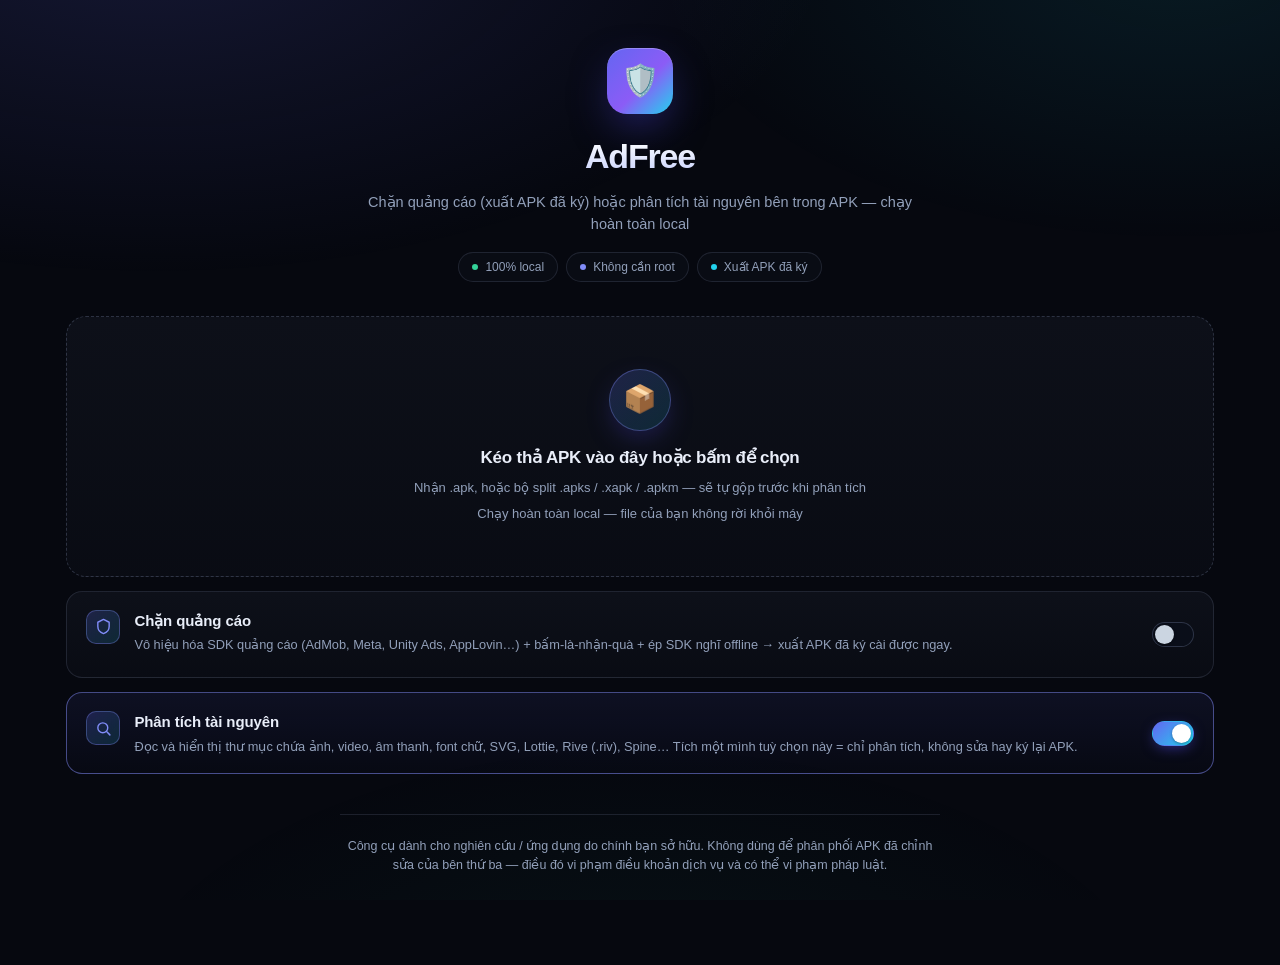
==== adfree/static/index.html @ a704efda "feat: init project" ====
<!doctype html>
<html lang="vi">
<head>
<meta charset="utf-8">
<meta name="viewport" content="width=device-width, initial-scale=1">
<meta name="color-scheme" content="dark">
<title>AdFree — Xóa quảng cáo APK</title>
<style>
  :root {
    --bg: #06080f; --inset: #0a0e19;
    --panel: rgba(148, 163, 199, .055); --panel2: rgba(148, 163, 199, .028);
    --border: rgba(148, 163, 199, .16); --border2: rgba(148, 163, 199, .26);
    --text: #e9eef9; --muted: #92a0ba;
    --accent: #818cf8; --accent-deep: #6366f1; --cyan: #22d3ee;
    --ok: #34d399; --err: #fb7185; --warn: #fbbf24;
  }
  * { box-sizing: border-box; }
  ::selection { background: rgba(99, 102, 241, .45); }
  html { scrollbar-color: #2a3247 transparent; }
  ::-webkit-scrollbar { width: 10px; height: 10px; }
  ::-webkit-scrollbar-thumb { background: #252d42; border-radius: 6px; border: 2px solid transparent; background-clip: content-box; }
  ::-webkit-scrollbar-thumb:hover { background: #333d5a; background-clip: content-box; }
  ::-webkit-scrollbar-track { background: transparent; }

  body {
    margin: 0; min-height: 100vh; background: var(--bg); color: var(--text);
    font: 15px/1.55 -apple-system, "SF Pro Text", "Segoe UI", Roboto, "Helvetica Neue", sans-serif;
    -webkit-font-smoothing: antialiased;
  }
  body::before {
    content: ""; position: fixed; inset: 0; z-index: -1; pointer-events: none;
    background:
      radial-gradient(1100px 560px at 12% -8%, rgba(99, 102, 241, .16), transparent 62%),
      radial-gradient(900px 480px at 92% -4%, rgba(34, 211, 238, .09), transparent 58%),
      radial-gradient(900px 520px at 50% 118%, rgba(52, 211, 153, .06), transparent 62%);
  }

  .wrap { max-width: min(1600px, 94vw); margin: 0 auto; padding: 48px 28px 90px; }

  /* ============ header ============ */
  header { text-align: center; margin-bottom: 34px; }
  .logo {
    width: 66px; height: 66px; margin: 0 auto 16px; border-radius: 20px;
    display: flex; align-items: center; justify-content: center; font-size: 31px;
    background: linear-gradient(135deg, #6366f1, #8b5cf6 55%, #22d3ee);
    box-shadow: 0 16px 44px -10px rgba(79, 70, 229, .55), inset 0 1px 0 rgba(255, 255, 255, .25);
  }
  h1 {
    font-size: 34px; margin: 0; letter-spacing: -1.2px; font-weight: 800;
    background: linear-gradient(180deg, #f8faff 25%, #a5b4fc 130%);
    -webkit-background-clip: text; background-clip: text; color: transparent;
  }
  header p { color: var(--muted); margin: 8px auto 0; font-size: 14.5px; max-width: 560px; }
  .badges { display: flex; gap: 8px; justify-content: center; margin-top: 16px; flex-wrap: wrap; }
  .badge {
    display: inline-flex; align-items: center; gap: 7px;
    font-size: 12px; font-weight: 500; padding: 5px 13px; border-radius: 999px;
    border: 1px solid var(--border); background: var(--panel2); color: var(--muted);
  }
  .badge i { width: 6px; height: 6px; border-radius: 50%; flex: none; }

  /* ============ drop zone ============ */
  .drop {
    border: 1.5px dashed var(--border2); border-radius: 20px;
    background: linear-gradient(180deg, var(--panel), var(--panel2));
    padding: 52px 24px; text-align: center; cursor: pointer; transition: .18s ease;
  }
  .drop:hover, .drop.over {
    border-color: rgba(129, 140, 248, .75);
    background: linear-gradient(180deg, rgba(99, 102, 241, .1), rgba(34, 211, 238, .04));
    box-shadow: 0 0 0 5px rgba(99, 102, 241, .07), 0 24px 70px -24px rgba(79, 70, 229, .45);
    transform: translateY(-1px);
  }
  .drop-icon {
    width: 62px; height: 62px; margin: 0 auto 14px; border-radius: 50%;
    display: flex; align-items: center; justify-content: center; font-size: 27px;
    background: linear-gradient(135deg, rgba(99, 102, 241, .22), rgba(34, 211, 238, .14));
    border: 1px solid rgba(129, 140, 248, .35);
    box-shadow: 0 10px 30px -8px rgba(79, 70, 229, .4);
  }
  .drop strong { display: block; margin-top: 2px; font-size: 17px; letter-spacing: -.2px; }
  .drop small { color: var(--muted); display: block; margin-top: 6px; font-size: 13px; }

  /* ============ option cards ============ */
  .opt {
    display: flex; gap: 14px; align-items: flex-start; margin-top: 14px; cursor: pointer;
    background: linear-gradient(180deg, var(--panel), var(--panel2));
    border: 1px solid var(--border); border-radius: 16px; padding: 17px 19px;
    transition: .15s ease;
  }
  .opt:hover { border-color: var(--border2); background: var(--panel); }
  .opt.on {
    border-color: rgba(129, 140, 248, .5);
    background: linear-gradient(180deg, rgba(99, 102, 241, .09), rgba(99, 102, 241, .02));
  }
  .opt-text { flex: 1; min-width: 0; }
  .switch { position: relative; flex: none; align-self: center; margin-left: auto; cursor: pointer; }
  .switch input {
    position: absolute; opacity: 0; width: 1px; height: 1px; margin: -1px; pointer-events: none;
  }
  .switch-track {
    display: block; width: 42px; height: 25px; border-radius: 999px;
    background: var(--inset); border: 1.5px solid var(--border2);
    transition: .18s ease; position: relative;
  }
  .switch-thumb {
    position: absolute; top: 2px; left: 2px; width: 19px; height: 19px; border-radius: 50%;
    background: #cbd5e1; transition: .18s ease; box-shadow: 0 1px 3px rgba(0, 0, 0, .35);
  }
  .switch input:checked + .switch-track {
    background: linear-gradient(135deg, #6366f1, #22d3ee); border-color: transparent;
    box-shadow: 0 4px 14px -3px rgba(79, 70, 229, .6);
  }
  .switch input:checked + .switch-track .switch-thumb { transform: translateX(17px); background: #fff; }
  .opt strong { display: block; font-size: 15px; letter-spacing: -.1px; }
  .opt small { color: var(--muted); font-size: 12.8px; line-height: 1.5; display: block; margin-top: 3px; }
  .opt-icon {
    width: 34px; height: 34px; flex: none; margin-top: 1px;
    display: flex; align-items: center; justify-content: center; border-radius: 10px;
    background: linear-gradient(135deg, rgba(99, 102, 241, .22), rgba(34, 211, 238, .14));
    border: 1px solid rgba(129, 140, 248, .35); color: var(--accent);
  }
  .opt-icon svg { width: 17px; height: 17px; }

  /* ============ cards ============ */
  .card {
    background: linear-gradient(180deg, var(--panel), var(--panel2));
    border: 1px solid var(--border); border-radius: 18px;
    padding: 24px 26px; margin-top: 22px;
    box-shadow: 0 24px 70px -34px rgba(0, 0, 0, .65);
  }
  .card > h2, .sec-title {
    display: flex; align-items: center; gap: 9px;
    font-size: 15.5px; margin: 0 0 16px; letter-spacing: -.2px; font-weight: 700;
  }
  .sec-title::before {
    content: ""; width: 8px; height: 8px; border-radius: 3px; flex: none;
    background: linear-gradient(135deg, #6366f1, #22d3ee);
  }

  /* ============ steps + progress ============ */
  .steps { display: flex; gap: 7px; flex-wrap: wrap; }
  .step {
    flex: 1; min-width: 96px; padding: 9px 10px; border-radius: 999px;
    background: var(--inset); border: 1px solid var(--border);
    text-align: center; font-size: 12.3px; font-weight: 500; color: var(--muted);
    transition: .2s ease; white-space: nowrap;
  }
  .step.active {
    border-color: rgba(129, 140, 248, .6); color: var(--text);
    background: rgba(99, 102, 241, .13);
    box-shadow: 0 0 0 3px rgba(99, 102, 241, .08);
  }
  .step.active::before {
    content: ""; display: inline-block; width: 6px; height: 6px; border-radius: 50%;
    background: var(--accent); margin-right: 7px; vertical-align: 1px;
    animation: pulse 1.2s ease-in-out infinite;
  }
  .step.done { border-color: rgba(52, 211, 153, .45); color: var(--ok); background: rgba(52, 211, 153, .07); }
  .step.done::before { content: "✓"; margin-right: 5px; font-weight: 700; }
  .step.fail { border-color: rgba(251, 113, 133, .55); color: var(--err); background: rgba(251, 113, 133, .08); }
  .step.fail::before { content: "✕"; margin-right: 5px; font-weight: 700; }
  @keyframes pulse { 0%, 100% { opacity: 1; } 50% { opacity: .25; } }

  .bar {
    height: 8px; background: var(--inset); border: 1px solid var(--border);
    border-radius: 99px; margin-top: 16px; overflow: hidden;
  }
  .bar i {
    display: block; height: 100%; width: 0; border-radius: 99px;
    background: linear-gradient(90deg, #6366f1, #8b5cf6 55%, #22d3ee);
    box-shadow: 0 0 14px rgba(99, 102, 241, .6);
    transition: width .4s ease;
  }
  .status-line { margin-top: 13px; font-size: 13.5px; color: var(--muted); min-height: 20px; }
  .status-line b { color: var(--text); }
  .err-box {
    background: rgba(251, 113, 133, .08); border: 1px solid rgba(251, 113, 133, .4);
    color: #fecdd3; border-radius: 12px; padding: 13px 15px; margin-top: 14px;
    font-size: 13px; white-space: pre-wrap;
  }

  /* ============ report ============ */
  table { width: 100%; border-collapse: collapse; font-size: 13.5px; }
  th, td { text-align: left; padding: 10px 12px; border-bottom: 1px solid var(--border); vertical-align: top; }
  th {
    color: var(--muted); font-weight: 600; font-size: 11.5px;
    text-transform: uppercase; letter-spacing: .7px;
  }
  tbody tr:last-child td { border-bottom: 0; }
  tbody tr { transition: background .12s; }
  tbody tr:hover { background: rgba(148, 163, 199, .045); }

  .tag {
    display: inline-block; padding: 3px 11px; border-radius: 999px; font-size: 12px;
    background: rgba(129, 140, 248, .1); border: 1px solid rgba(129, 140, 248, .25);
    color: #a5b4fc; margin: 2px 4px 2px 0; font-family: ui-monospace, SFMono-Regular, Menlo, monospace;
  }
  .tag.removed {
    background: rgba(52, 211, 153, .08); border-color: rgba(52, 211, 153, .28); color: #6ee7b7;
  }

  .kpi { display: flex; gap: 12px; flex-wrap: wrap; margin-bottom: 18px; }
  .kpi > div {
    flex: 1; min-width: 140px; padding: 15px 17px;
    background: var(--inset); border: 1px solid var(--border); border-radius: 14px;
  }
  .kpi b {
    font-size: 26px; font-weight: 800; display: block; letter-spacing: -.8px; line-height: 1.2;
    background: linear-gradient(120deg, #f8faff 20%, #a5b4fc);
    -webkit-background-clip: text; background-clip: text; color: transparent;
  }
  .kpi span { color: var(--muted); font-size: 12.3px; }

  /* ============ buttons ============ */
  .btn {
    display: inline-block; border: 0; cursor: pointer; text-decoration: none;
    background: linear-gradient(135deg, #6366f1, #4f7ef7 50%, #22d3ee);
    color: #fff; padding: 13px 28px; border-radius: 12px;
    font-size: 15px; font-weight: 600; letter-spacing: -.1px; margin-top: 8px;
    box-shadow: 0 10px 30px -10px rgba(79, 70, 229, .65), inset 0 1px 0 rgba(255, 255, 255, .22);
    transition: .15s ease;
  }
  .btn:hover { filter: brightness(1.1); transform: translateY(-1px); box-shadow: 0 14px 36px -10px rgba(79, 70, 229, .75), inset 0 1px 0 rgba(255, 255, 255, .22); }
  .btn:active { transform: translateY(0); }
  .btn.ghost {
    background: transparent; border: 1px solid var(--border2); color: var(--text);
    box-shadow: none;
  }
  .btn.ghost:hover { border-color: rgba(129, 140, 248, .6); background: rgba(99, 102, 241, .07); filter: none; }

  details { margin-top: 14px; }
  summary { cursor: pointer; color: var(--muted); font-size: 13px; user-select: none; }
  summary:hover { color: var(--text); }
  pre.log {
    background: var(--inset); border: 1px solid var(--border); border-radius: 12px;
    padding: 14px; margin: 10px 0 0; font-size: 12px; line-height: 1.55;
    font-family: ui-monospace, SFMono-Regular, Menlo, monospace;
    overflow-x: auto; max-height: 300px; overflow-y: auto;
    white-space: pre-wrap; word-break: break-word;
  }
  .note {
    margin: 40px auto 0; max-width: 600px; color: var(--muted); font-size: 12.5px;
    text-align: center; padding-top: 22px; border-top: 1px solid var(--border);
  }
  .hidden { display: none !important; }
  :focus-visible { outline: 2px solid var(--accent); outline-offset: 2px; border-radius: 6px; }

  /* ============ reward / offline sections ============ */
  .subcard {
    margin-top: 18px; padding: 16px 18px;
    background: var(--inset); border: 1px solid var(--border); border-radius: 14px;
  }
  .subcard .sec-title { margin-bottom: 8px; }
  .subcard .summary { font-size: 13.5px; color: var(--muted); }
  .subcard .summary b { color: var(--text); }
  .hooks { margin-top: 10px; }
  .hooks div { font-size: 13px; padding: 6px 0; border-bottom: 1px solid var(--border); }
  .hooks div:last-child { border-bottom: 0; }
  .hooks b { color: var(--ok); }

  /* ============ asset browser ============ */
  .chips { display: flex; gap: 7px; flex-wrap: wrap; margin-top: 14px; }
  .chipbtn {
    border: 1px solid var(--border); background: var(--inset); color: var(--text);
    border-radius: 999px; padding: 5px 14px; font-size: 12.5px; cursor: pointer; transition: .13s;
  }
  .chipbtn:hover { border-color: var(--border2); background: #101627; }
  .chipbtn.on {
    background: rgba(99, 102, 241, .14); border-color: rgba(129, 140, 248, .6); color: #a5b4fc;
  }
  .chipbtn small { color: var(--muted); }

  #assetSearch {
    flex: 1; background: var(--inset); border: 1px solid var(--border); border-radius: 11px;
    color: var(--text); padding: 10px 14px; font-size: 13px; outline: none; transition: .15s;
  }
  #assetSearch:focus { border-color: rgba(129, 140, 248, .65); box-shadow: 0 0 0 3px rgba(99, 102, 241, .12); }
  #assetSearch::placeholder { color: var(--muted); }

  .tree {
    background: var(--inset); border: 1px solid var(--border); border-radius: 12px;
    padding: 7px 0; margin-top: 12px; max-height: 520px; overflow: auto;
    font-family: ui-monospace, SFMono-Regular, Menlo, monospace; font-size: 12.5px;
  }
  .trow { display: flex; align-items: center; gap: 7px; padding: 2px 12px; cursor: pointer; white-space: nowrap; transition: background .1s; }
  .trow:hover { background: rgba(129, 140, 248, .09); }
  .trow .chev { width: 11px; flex: none; text-align: center; color: var(--muted); font-size: 9px; transition: transform .12s; }
  .trow.open > .chev { transform: rotate(90deg); }
  .trow .fic {
    flex: none; font-size: 13px; width: 26px; height: 26px;
    display: flex; align-items: center; justify-content: center; overflow: hidden;
  }
  /* ô xem nhanh: ảnh/SVG/Lottie/Rive/texture hiện thu nhỏ ngay trong danh sách */
  .trow .fic.thumb {
    border-radius: 5px; border: 1px solid var(--border);
    background:
      linear-gradient(45deg, #161b28 25%, transparent 25%, transparent 75%, #161b28 75%),
      linear-gradient(45deg, #161b28 25%, #10141f 25%, #10141f 75%, #161b28 75%);
    background-size: 8px 8px; background-position: 0 0, 4px 4px;
  }
  .trow .fic.thumb > * { max-width: 100%; max-height: 100%; display: block; }
  .trow .fic.thumb svg { width: 100%; height: 100%; }
  .trow .nm { overflow: hidden; text-overflow: ellipsis; }
  .trow .sz { color: var(--muted); font-size: 11px; margin-left: auto; padding-left: 14px; flex: none; }
  .tkids[data-open="0"] { display: none; }

  /* ============ workbench: cây thư mục + xem trước kiểu VSCode ============ */
  .workbench {
    display: flex; margin-top: 14px; height: min(640px, calc(100vh - 230px)); min-height: 440px;
    border: 1px solid var(--border); border-radius: 14px; overflow: hidden;
    background: #080c15;
  }
  .wb-side {
    width: 440px; min-width: 260px; max-width: 70vw; flex: none;
    display: flex; flex-direction: column; background: #0b101c;
  }
  .wb-side-head { padding: 11px 11px 0; }
  .wb-side-head input { width: 100%; }
  .wb-side-meta {
    display: flex; justify-content: space-between; align-items: center;
    padding: 9px 14px 6px; font-size: 11px; color: var(--muted);
    text-transform: uppercase; letter-spacing: .7px;
  }
  .tree {
    flex: 1; overflow: auto; margin: 0; border: 0; border-radius: 0; background: transparent;
    padding: 2px 0 10px;
    font-family: ui-monospace, SFMono-Regular, Menlo, monospace; font-size: 12.5px;
  }
  .wb-resizer { width: 5px; flex: none; cursor: col-resize; background: transparent; transition: background .15s; }
  .wb-resizer:hover, body.resizing .wb-resizer { background: rgba(129, 140, 248, .45); }
  body.resizing { cursor: col-resize; user-select: none; -webkit-user-select: none; }
  .wb-main { flex: 1; min-width: 0; display: flex; flex-direction: column; background: #080c15; }
  .wb-tabbar {
    display: flex; align-items: center; gap: 9px; padding: 7px 12px;
    border-bottom: 1px solid var(--border); background: #0b101c; flex: none;
  }
  .wb-tab {
    display: flex; align-items: center; gap: 8px; max-width: 60%;
    padding: 6px 11px; border-radius: 8px;
    background: #151c30; border: 1px solid var(--border);
    box-shadow: inset 0 2px 0 -1px var(--accent);
    font-size: 12.8px; font-family: ui-monospace, SFMono-Regular, Menlo, monospace;
  }
  .wb-tab .nm { overflow: hidden; text-overflow: ellipsis; white-space: nowrap; }
  .wb-tab .x {
    border: 0; background: transparent; color: var(--muted); cursor: pointer;
    font-size: 13px; padding: 0 2px; border-radius: 4px; line-height: 1;
  }
  .wb-tab .x:hover { color: var(--err); background: rgba(251, 113, 133, .12); }
  .wb-tabbar .sp { flex: 1; }
  #pvSize { color: var(--muted); flex: none; font-size: 11.5px; }
  .wb-dl {
    flex: none; text-decoration: none; cursor: pointer;
    border: 1px solid var(--border2); border-radius: 8px; padding: 5px 12px;
    font-size: 12px; font-weight: 600; color: var(--text); background: var(--panel2);
  }
  .wb-dl:hover { border-color: rgba(129, 140, 248, .6); background: rgba(99, 102, 241, .1); }
  .wb-crumbs {
    padding: 6px 16px; font-size: 11.8px; color: var(--muted);
    font-family: ui-monospace, SFMono-Regular, Menlo, monospace;
    border-bottom: 1px solid var(--border); background: #0a0f1a;
    overflow: hidden; text-overflow: ellipsis; white-space: nowrap; flex: none;
  }
  #pvBody {
    flex: 1; padding: 16px; overflow: auto;
    display: flex; flex-direction: column; align-items: center; justify-content: center;
  }
  .pv-empty { text-align: center; color: var(--muted); margin: auto; }
  .pv-empty .big { font-size: 46px; display: block; margin-bottom: 12px; opacity: .85; }
  .pv-empty b { display: block; font-size: 15px; color: var(--text); margin-bottom: 6px; }
  .pv-empty small { font-size: 12.5px; }
  .checker { background: repeating-conic-gradient(#121826 0% 25%, #0b0f1a 0% 50%) 0 0 / 22px 22px; }
  .pv-msg { color: var(--muted); text-align: center; font-size: 13.5px; }
  .pv-msg .big { font-size: 46px; display: block; margin-bottom: 8px; }
  .trow.sel { background: rgba(99, 102, 241, .16); box-shadow: inset 2px 0 0 var(--accent); }

  /* ============ khối công nghệ ============ */
  .tech-plat { display: flex; flex-wrap: wrap; gap: 10px; margin-bottom: 16px; }
  .tech-plat .p {
    display: flex; align-items: center; gap: 11px; padding: 12px 16px;
    border-radius: 14px; border: 1px solid rgba(129, 140, 248, .4);
    background: linear-gradient(180deg, rgba(99, 102, 241, .12), rgba(99, 102, 241, .03));
  }
  .tech-plat .p .ic { font-size: 24px; line-height: 1; }
  .tech-plat .p b { font-size: 15px; letter-spacing: -.2px; }
  .tech-plat .p small { display: block; color: var(--muted); font-size: 12px; margin-top: 2px; }
  .tech-grid {
    display: grid; gap: 14px; margin-top: 4px;
    grid-template-columns: repeat(auto-fill, minmax(260px, 1fr));
  }
  .tech-group {
    border: 1px solid var(--border); border-radius: 14px;
    background: var(--panel2); padding: 13px 15px;
  }
  .tech-group h4 {
    margin: 0 0 9px; font-size: 12px; text-transform: uppercase;
    letter-spacing: .6px; color: var(--muted); font-weight: 600;
  }
  .tech-group ul { margin: 0; padding: 0; list-style: none; }
  .tech-group li {
    display: flex; align-items: baseline; justify-content: space-between;
    gap: 10px; padding: 3px 0; font-size: 13.4px;
  }
  .tech-group li em {
    font-style: normal; color: var(--muted); font-size: 11px; flex: none;
    border: 1px solid var(--border); border-radius: 999px; padding: 1px 8px;
  }
  .tech-note {
    margin: 16px 0 10px; font-size: 12.5px; color: var(--warn);
    background: rgba(251, 191, 36, .08); border: 1px solid rgba(251, 191, 36, .25);
    border-radius: 10px; padding: 9px 13px;
  }
  .pkg {
    margin-top: 10px; border: 1px solid var(--border); border-radius: 12px;
    background: var(--inset); overflow: auto; max-height: 560px;
    font-family: ui-monospace, SFMono-Regular, Menlo, monospace;
    font-size: 12.6px; line-height: 1.75;
  }
  .pkg table { border-collapse: collapse; width: 100%; }
  .pkg td { padding: 1px 0; white-space: nowrap; vertical-align: baseline; }
  .pkg tr:hover { background: rgba(148, 163, 199, .06); }
  .pkg .ln { width: 1%; padding: 0 14px 0 14px; color: #3d4762; text-align: right; user-select: none; }
  .pkg .k { color: #a5b4fc; }
  .pkg .v { color: #6ee7b7; padding-left: 6px; }
  .pkg .v.any { color: #64748b; }
  .pkg .p { color: var(--muted); }
  .pkg .src {
    color: #475569; font-size: 11px; padding-left: 14px; width: 100%;
    white-space: nowrap; overflow: hidden; text-overflow: ellipsis;
  }
  .pkg .cmt { color: #4b5563; font-style: italic; }
  details.tech-cfg { margin-top: 12px; }
  details.tech-cfg > summary {
    cursor: pointer; font-size: 13.2px; padding: 9px 13px; border-radius: 10px;
    border: 1px solid var(--border); background: var(--panel2); list-style: none;
  }
  details.tech-cfg > summary::-webkit-details-marker { display: none; }
  details.tech-cfg > summary::before { content: "▸ "; color: var(--accent); }
  details.tech-cfg[open] > summary::before { content: "▾ "; }
  details.tech-cfg pre {
    margin: 8px 0 0; padding: 13px 15px; border-radius: 10px; overflow: auto;
    max-height: 460px; background: var(--inset); border: 1px solid var(--border);
    font-size: 12.2px; line-height: 1.5;
  }
  /* ============ thanh chọn file để tải hàng loạt ============ */
  .selbar {
    display: flex; align-items: center; gap: 10px; flex-wrap: wrap;
    padding: 8px 12px; border-bottom: 1px solid var(--border);
    background: rgba(148, 163, 199, .035); font-size: 12.5px;
  }
  .selall { display: flex; align-items: center; gap: 7px; cursor: pointer; user-select: none; }
  .selall input { width: 14px; height: 14px; accent-color: var(--accent); cursor: pointer; }
  .selinfo { color: var(--muted); margin-left: auto; }
  .seldl {
    border: 1px solid var(--border2); background: var(--inset); color: var(--text);
    border-radius: 8px; padding: 5px 12px; font-size: 12.3px; cursor: pointer;
    font-family: inherit; transition: .15s ease; white-space: nowrap;
  }
  .seldl:hover:not(:disabled) { border-color: rgba(129, 140, 248, .7); background: rgba(99, 102, 241, .14); }
  .seldl:disabled { opacity: .45; cursor: default; }
  .trow .cb {
    width: 14px; height: 14px; flex: none; margin-right: 2px;
    accent-color: var(--accent); cursor: pointer;
  }
  .trow .pth { color: var(--muted); font-size: 11.5px; margin-left: 6px; }
  /* ============ bảng API ============ */
  .apitbl { margin-top: 10px; border: 1px solid var(--border); border-radius: 12px; overflow: auto; max-height: 620px; }
  .apitbl table { border-collapse: collapse; width: 100%; font-size: 12.8px; }
  .apitbl th {
    position: sticky; top: 0; z-index: 1; text-align: left; font-weight: 600;
    padding: 9px 12px; background: #0d1220; color: var(--muted);
    border-bottom: 1px solid var(--border); white-space: nowrap; font-size: 11.5px;
    text-transform: uppercase; letter-spacing: .5px;
  }
  .apitbl td { padding: 8px 12px; border-bottom: 1px solid rgba(148,163,199,.09); vertical-align: top; }
  .apitbl tr:last-child td { border-bottom: 0; }
  .apitbl tr:hover td { background: rgba(148, 163, 199, .05); }
  .apitbl .nmc { font-family: ui-monospace, SFMono-Regular, Menlo, monospace; color: var(--text); white-space: nowrap; }
  .apitbl .cols {
    font-family: ui-monospace, SFMono-Regular, Menlo, monospace; color: #6ee7b7;
    font-size: 12px; line-height: 1.55; word-break: break-word; min-width: 260px;
  }
  .apitbl .cols.none { color: #5b6478; font-style: italic; font-family: inherit; }
  .apitbl .flt { color: var(--muted); font-size: 11.5px; word-break: break-word; }
  .vb {
    display: inline-block; padding: 2px 9px; border-radius: 999px; font-size: 11px;
    font-weight: 600; letter-spacing: .3px; border: 1px solid transparent;
  }
  .vb.select { color: #7dd3fc; border-color: rgba(125,211,252,.35); background: rgba(125,211,252,.1); }
  .vb.insert { color: #6ee7b7; border-color: rgba(110,231,183,.35); background: rgba(110,231,183,.1); }
  .vb.update { color: #fbbf24; border-color: rgba(251,191,36,.35); background: rgba(251,191,36,.1); }
  .vb.delete { color: #fb7185; border-color: rgba(251,113,133,.35); background: rgba(251,113,133,.1); }
  .vb.upsert { color: #c4b5fd; border-color: rgba(196,181,253,.35); background: rgba(196,181,253,.1); }
  .vb.rpc, .vb.invoke { color: #a5b4fc; border-color: rgba(165,180,252,.35); background: rgba(165,180,252,.1); }
  .hm {
    display: inline-block; padding: 2px 8px; border-radius: 6px; font-size: 11px;
    font-weight: 700; letter-spacing: .4px; font-family: ui-monospace, Menlo, monospace;
    border: 1px solid transparent;
  }
  .hm.GET { color: #7dd3fc; border-color: rgba(125,211,252,.35); background: rgba(125,211,252,.1); }
  .hm.POST { color: #6ee7b7; border-color: rgba(110,231,183,.35); background: rgba(110,231,183,.1); }
  .hm.PATCH { color: #fbbf24; border-color: rgba(251,191,36,.35); background: rgba(251,191,36,.1); }
  .hm.DELETE { color: #fb7185; border-color: rgba(251,113,133,.35); background: rgba(251,113,133,.1); }
  .zgrid { display: grid; gap: 10px; margin-top: 10px;
    grid-template-columns: repeat(auto-fill, minmax(300px, 1fr)); }
  .zbox { border: 1px solid var(--border); border-radius: 12px;
    background: var(--inset); padding: 10px 13px; overflow: auto; }
  .zbox table { border-collapse: collapse; width: 100%;
    font-family: ui-monospace, SFMono-Regular, Menlo, monospace; font-size: 12.3px; }
  .zbox td { padding: 2px 0; vertical-align: baseline; white-space: nowrap; }
  .zbox .zk { color: #a5b4fc; padding-right: 14px; }
  .zbox .zt { color: #6ee7b7; width: 100%; }
  .zbox .zr { color: #5b6478; }
  .urlgrid { display: grid; gap: 5px; margin-top: 8px;
    grid-template-columns: repeat(auto-fill, minmax(320px, 1fr)); }
  .urlgrid a, .urlgrid span {
    font-family: ui-monospace, SFMono-Regular, Menlo, monospace; font-size: 12px;
    color: var(--muted); border: 1px solid var(--border); border-radius: 8px;
    padding: 6px 11px; background: var(--inset); word-break: break-all;
    text-decoration: none; display: block;
  }
  @media (max-width: 720px) {
    .workbench { flex-direction: column; height: auto; }
    .wb-side { width: 100% !important; }
    .tree { max-height: 300px; }
    .wb-resizer { display: none; }
    .wb-main { min-height: 420px; }
  }

  @media (max-width: 640px) {
    .wrap { padding: 32px 14px 60px; }
    h1 { font-size: 27px; }
    .drop { padding: 38px 16px; }
    .card { padding: 18px 16px; }
    .step { min-width: 72px; font-size: 11px; padding: 8px 8px; }
    .kpi > div { min-width: 118px; }
  }
</style>
</head>
<body>
<div class="wrap">
  <header>
    <div class="logo">🛡️</div>
    <h1>AdFree</h1>
    <p>Chặn quảng cáo (xuất APK đã ký) hoặc phân tích tài nguyên bên trong APK — chạy hoàn toàn local</p>
    <div class="badges">
      <span class="badge"><i style="background:var(--ok)"></i>100% local</span>
      <span class="badge"><i style="background:var(--accent)"></i>Không cần root</span>
      <span class="badge"><i style="background:var(--cyan)"></i>Xuất APK đã ký</span>
    </div>
  </header>

  <div class="drop" id="drop">
    <div class="drop-icon">📦</div>
    <strong>Kéo thả APK vào đây hoặc bấm để chọn</strong>
    <small>Nhận .apk, hoặc bộ split .apks / .xapk / .apkm — sẽ tự gộp trước khi phân tích</small>
    <small>Chạy hoàn toàn local — file của bạn không rời khỏi máy</small>
  </div>
  <input type="file" id="file" accept=".apk,.apks,.xapk,.apkm,application/vnd.android.package-archive" class="hidden">

  <label class="opt" id="blockAdsOpt">
    <span class="opt-icon">
      <svg viewBox="0 0 24 24" fill="none" stroke="currentColor" stroke-width="2" stroke-linecap="round" stroke-linejoin="round"><path d="M12 2l8 4v6c0 5-3.5 8.5-8 10-4.5-1.5-8-5-8-10V6l8-4z"/></svg>
    </span>
    <span class="opt-text">
      <strong>Chặn quảng cáo</strong>
      <small>Vô hiệu hóa SDK quảng cáo (AdMob, Meta, Unity Ads, AppLovin…) + bấm-là-nhận-quà + ép SDK nghĩ offline → xuất APK đã ký cài được ngay.</small>
      <small id="toolsInfo" style="margin-top:6px"></small>
    </span>
    <span class="switch">
      <input type="checkbox" id="blockAds">
      <span class="switch-track"><span class="switch-thumb"></span></span>
    </span>
  </label>

  <label class="opt" id="analyzeOpt">
    <span class="opt-icon">
      <svg viewBox="0 0 24 24" fill="none" stroke="currentColor" stroke-width="2" stroke-linecap="round" stroke-linejoin="round"><circle cx="11" cy="11" r="7"/><path d="M21 21l-4.3-4.3"/></svg>
    </span>
    <span class="opt-text">
      <strong>Phân tích tài nguyên</strong>
      <small>Đọc và hiển thị thư mục chứa ảnh, video, âm thanh, font chữ, SVG, Lottie, Rive (.riv), Spine… Tích một mình tuỳ chọn này = chỉ phân tích, không sửa hay ký lại APK.</small>
    </span>
    <span class="switch">
      <input type="checkbox" id="analyzeAssets" checked>
      <span class="switch-track"><span class="switch-thumb"></span></span>
    </span>
  </label>

  <div class="card hidden" id="jobCard">
    <h2 class="sec-title">Trạng thái xử lý</h2>
    <div class="steps" id="steps"></div>
    <div class="bar"><i id="bar"></i></div>
    <div class="status-line" id="statusLine"></div>
    <div class="err-box hidden" id="errBox"></div>
  </div>

  <div class="card hidden" id="reportCard">
    <h2 class="sec-title">Báo cáo patch</h2>
    <div class="kpi" id="kpi"></div>
    <table id="sdkTable">
      <thead><tr><th>SDK quảng cáo</th><th>Số file smali</th><th>Xử lý</th></tr></thead>
      <tbody></tbody>
    </table>
    <div id="methodCount" style="margin-top:12px; font-size:13.5px;"></div>

    <div id="rewardBox" class="subcard hidden">
      <h2 class="sec-title">🎁 Bấm là nhận quà</h2>
      <div id="rewardSummary" class="summary"></div>
      <div class="hooks" id="rewardHooks"></div>
    </div>
    <div id="offlineBox" class="subcard hidden">
      <h2 class="sec-title">📴 Ép SDK nghĩ offline</h2>
      <div id="offlineSummary" class="summary"></div>
      <div class="hooks" id="offlineDetail"></div>
    </div>
    <details id="compDetails">
      <summary id="compSummary"></summary>
      <div id="compList" style="margin-top:10px;"></div>
    </details>
    <details>
      <summary>Xem log chi tiết</summary>
      <pre class="log" id="log"></pre>
    </details>
    <a class="btn" id="download">⬇️ Tải APK đã xóa quảng cáo</a>
    <button class="btn ghost" id="again" style="margin-left:8px;">Xử lý APK khác</button>
  </div>

  <div class="card hidden" id="techCard">
    <h2 class="sec-title">🧬 Công nghệ của ứng dụng</h2>
    <div id="techPlatform"></div>
    <div id="techStack"></div>
    <div id="techDeps"></div>
    <div id="techConfigs"></div>
  </div>

  <div class="card hidden" id="apiCard">
    <h2 class="sec-title">🌐 API ứng dụng gọi</h2>
    <div id="apiNote"></div>
    <div id="apiTable"></div>
    <div id="apiSchemas"></div>
    <div id="apiUrls"></div>
  </div>

  <div class="card hidden" id="assetCard">
    <h2 class="sec-title">🔍 Phân tích tài nguyên</h2>
    <div id="assetSummary" class="summary" style="font-size:13.5px; color:var(--muted);"></div>
    <div class="chips" id="assetChips"></div>

    <div class="workbench">
      <div class="wb-side">
        <div class="wb-side-head"><input id="assetSearch" placeholder="Tìm theo tên file…"></div>
        <div class="wb-side-meta"><span>Explorer</span><span id="treeCount"></span></div>
        <div class="selbar" id="selBar">
          <label class="selall"><input type="checkbox" id="selAll"><span>Chọn tất cả</span></label>
          <span class="selinfo" id="selInfo"></span>
          <button class="seldl" id="selDownload" disabled>⬇️ Tải về</button>
        </div>
        <div class="tree" id="tree"></div>
      </div>
      <div class="wb-resizer" id="wbResizer"></div>
      <div class="wb-main">
        <div class="wb-tabbar hidden" id="pvTabbar">
          <div class="wb-tab">
            <span id="pvIcon"></span>
            <span class="nm" id="pvName"></span>
            <button class="x" id="pvClose" title="Đóng">✕</button>
          </div>
          <span class="sp"></span>
          <span id="pvSize"></span>
          <button class="wb-dl hidden" id="pvReplay">↻ Phát lại</button>
          <a class="wb-dl" id="pvDl" download>Tải về</a>
        </div>
        <div class="wb-crumbs hidden" id="pvCrumbs"></div>
        <div id="pvBody">
          <div class="pv-empty">
            <span class="big">🗂️</span>
            <b>Chọn một file để xem trước</b>
            <small>Bấm vào file trong cây thư mục bên trái · kéo viền giữa để co giãn cột</small>
          </div>
        </div>
      </div>
    </div>

    <button class="btn ghost hidden" id="againAnalyze" style="margin-top:16px;">Phân tích APK khác</button>
  </div>

  <p class="note">Công cụ dành cho nghiên cứu / ứng dụng do chính bạn sở hữu.
  Không dùng để phân phối APK đã chỉnh sửa của bên thứ ba — điều đó vi phạm điều khoản dịch vụ và có thể vi phạm pháp luật.</p>
</div>

<script src="vendor/lottie.min.js"
        onerror="var s=document.createElement('script');s.src='https://cdnjs.cloudflare.com/ajax/libs/lottie-web/5.12.2/lottie.min.js';document.head.appendChild(s);"></script>
<script src="vendor/rive.js"
        onerror="var s=document.createElement('script');s.src='https://cdn.jsdelivr.net/npm/@rive-app/canvas@2.21.6/rive.js';document.head.appendChild(s);"></script>
<script>
const $ = (s) => document.querySelector(s);
const drop = $("#drop"), fileInput = $("#file");
const STEP_ORDER = ["decode", "assets", "analyze", "patch", "reward", "offline", "build", "sign", "done"];

function fmtSize(b) {
  if (b >= 1073741824) return (b / 1073741824).toFixed(2) + " GB";
  if (b >= 1048576) return (b / 1048576).toFixed(1) + " MB";
  if (b >= 1024) return (b / 1024).toFixed(1) + " KB";
  return b + " B";
}

drop.addEventListener("click", () => fileInput.click());
["dragover", "dragenter"].forEach(ev => drop.addEventListener(ev, e => { e.preventDefault(); drop.classList.add("over"); }));
["dragleave", "drop"].forEach(ev => drop.addEventListener(ev, e => { e.preventDefault(); drop.classList.remove("over"); }));
drop.addEventListener("drop", e => { const f = e.dataTransfer.files[0]; if (f) upload(f); });
fileInput.addEventListener("change", () => { if (fileInput.files[0]) upload(fileInput.files[0]); });

// highlight option card khi được tích
function syncOpt(cb, card) {
  const f = () => card.classList.toggle("on", cb.checked);
  cb.addEventListener("change", f); f();
}
syncOpt($("#blockAds"), $("#blockAdsOpt"));
// Kiểm tra máy có đủ công cụ vá APK chưa; thiếu Java/apktool mà có Docker thì
// server tự chạy trong container, nên vẫn dùng được — chỉ báo cho biết.
fetch("/api/tools").then(r => r.json()).then(t => {
  const box = $("#toolsInfo");
  if (t.patch_ready && t.mode === "native") {
    box.innerHTML = '<span style="color:var(--ok)">✓ Máy đã có Java + apktool — vá trực tiếp.</span>';
  } else if (t.patch_ready && t.mode === "docker") {
    box.innerHTML = '<span style="color:var(--warn)">⚑ Máy chưa có Java/apktool — sẽ tự chạy qua Docker (lần đầu cần mạng để dựng ảnh).</span>';
  } else {
    box.innerHTML = '<span style="color:var(--err)">✕ Chưa vá được: ' +
      t.blockers.map(esc).join("; ") + "</span>";
    const cb = $("#blockAds");
    cb.checked = false; cb.disabled = true;
    $("#blockAdsOpt").style.opacity = ".55";
  }
  if (t.warnings && t.warnings.length && t.patch_ready) {
    box.innerHTML += '<br><span style="color:var(--muted)">' +
      t.warnings.map(esc).join("; ") + "</span>";
  }
}).catch(() => {});

syncOpt($("#analyzeAssets"), $("#analyzeOpt"));

let pollTimer = null;
let jobMode = "patch";  // "patch": chặn quảng cáo; "analyze": chỉ phân tích tài nguyên

async function upload(file) {
  // .apks/.xapk/.apkm là bộ split của Android App Bundle — server tự gộp lại
  if (!/\.(apk|apks|xapk|apkm)$/i.test(file.name)) {
    alert("Chỉ nhận file .apk, hoặc bộ split .apks / .xapk / .apkm"); return;
  }
  const blockAds = $("#blockAds").checked;
  const wantAnalyze = $("#analyzeAssets").checked;
  if (!blockAds && !wantAnalyze) { alert("Hãy tích ít nhất một tuỳ chọn."); return; }
  jobMode = blockAds ? "patch" : "analyze";
  drop.classList.add("hidden");
  $("#blockAdsOpt").classList.add("hidden");
  $("#analyzeOpt").classList.add("hidden");
  $("#reportCard").classList.add("hidden");
  $("#assetCard").classList.add("hidden");
  $("#techCard").classList.add("hidden");
  $("#apiCard").classList.add("hidden");
  $("#againAnalyze").classList.add("hidden");
  $("#errBox").classList.add("hidden");
  $("#jobCard").classList.remove("hidden");
  if (jobMode === "analyze") {
    $("#steps").classList.add("hidden");
    $("#bar").classList.add("hidden");
    setStatus("Đang đọc và phân tích tài nguyên…");
  } else {
    $("#steps").classList.remove("hidden");
    $("#bar").classList.remove("hidden");
    resetSteps();
    setStatus("Đang upload <b>" + file.name + "</b> (" + (file.size / 1048576).toFixed(1) + " MB)…");
  }
  try {
    const res = await fetch("/api/jobs", {
      method: "PUT", body: file,
      headers: {
        "X-Filename": encodeURIComponent(file.name),
        "X-Block-Ads": blockAds ? "1" : "0",
        "X-Analyze": wantAnalyze ? "1" : "0",
        "Content-Type": "application/octet-stream",
      },
    });
    const data = await res.json();
    if (!res.ok) throw new Error(data.error || ("Lỗi HTTP " + res.status));
    pollTimer = setInterval(() => poll(data.id), 1200);
  } catch (err) {
    showError("Upload thất bại: " + err.message);
  }
}

function resetSteps() {
  $("#steps").innerHTML = STEP_ORDER.map(s => {
    const labels = { decode: "Giải nén", assets: "Tài nguyên", analyze: "Quét ads", patch: "Vô hiệu hóa", reward: "Fake quà", offline: "Ép offline", build: "Build", sign: "Ký APK", done: "Hoàn tất" };
    return '<div class="step" id="step-' + s + '">' + labels[s] + "</div>";
  }).join("");
  $("#bar").style.width = "0";
}

function setStatus(html) { $("#statusLine").innerHTML = html; }

function showError(msg) {
  $("#errBox").textContent = msg;
  $("#errBox").classList.remove("hidden");
  clearInterval(pollTimer);
}

async function poll(id) {
  let data;
  try { data = await (await fetch("/api/jobs/" + id)).json(); }
  catch { return; }

  // chế độ chỉ phân tích: không có các bước vá, chỉ chờ kết quả tài nguyên
  if (jobMode === "analyze") {
    if (data.status === "error") {
      clearInterval(pollTimer);
      setStatus("");
      showError(data.error || "Phân tích thất bại");
    } else if (data.status === "done") {
      clearInterval(pollTimer);
      $("#jobCard").classList.add("hidden");
      renderTech(data.report && data.report.tech, data.id);
      renderApi(data.report && data.report.api);
      renderAssets(data.report && data.report.assets, data.id);
      $("#againAnalyze").classList.remove("hidden");
    } else {
      setStatus("Đang đọc và phân tích tài nguyên…");
    }
    return;
  }

  // đánh dấu bước
  let failed = false;
  for (const s of STEP_ORDER) {
    const el = $("#step-" + s);
    const idx = STEP_ORDER.indexOf(s), cur = STEP_ORDER.indexOf(data.step || "");
    if (data.status === "error") { if (cur >= idx || (cur === -1 && s === "decode")) el.classList.add("fail"); }
    else if (idx < cur || (s === "done" && data.status === "done")) el.classList.add("done");
    else if (idx === cur && data.status === "running") el.classList.add("active");
  }
  $("#bar").style.width = (data.progress || 0) + "%";
  setStatus(data.step_label
    ? "<b>" + data.step_label + "</b> — " + (data.report ? "xong" : "đang xử lý…")
    : (data.status === "queued" ? "Đang chờ…" : ""));

  if (data.status === "error") {
    clearInterval(pollTimer);
    setStatus("");
    showError(data.error + (data.log ? "\n\n" + data.log.slice(-8).join("\n") : ""));
    return;
  }
  if (data.status === "done") {
    clearInterval(pollTimer);
    renderReport(data);
  }
}

function renderReport(job) {
  const r = job.report || {};
  $("#jobCard").classList.add("hidden");
  $("#reportCard").classList.remove("hidden");
  $("#download").href = "/api/jobs/" + job.id + "/download";

  $("#kpi").innerHTML = [
    [r.sdk_detected?.length || 0, "SDK quảng cáo phát hiện"],
    [r.total_methods_patched || 0, "method đã vô hiệu hóa"],
    [r.components_removed?.length || 0, "component manifest đã xóa"],
    [r.permissions_removed?.length || 0, "quyền quảng cáo đã xóa"],
  ].map(([n, label]) => "<div><b>" + n + "</b><span>" + label + "</span></div>").join("");

  const tbody = $("#sdkTable tbody");
  tbody.innerHTML = (r.sdk_detected || []).map(s =>
    "<tr><td>" + s.label + "</td><td>" + s.files + "</td><td>đã vô hiệu hóa</td></tr>"
  ).join("");
  if (!r.sdk_detected?.length)
    tbody.innerHTML = '<tr><td colspan="3">Không phát hiện SDK quảng cáo nào — APK có thể dùng quảng cáo tự viết.</td></tr>';

  const m = r.methods_patched || [];
  $("#methodCount").innerHTML = m.length
    ? "<b>" + r.total_methods_patched + " method</b> đã bị trả về rỗng trong " + m.length + " file smali."
    : "";

  const fr = r.fake_reward || {};
  if (fr.enabled) {
    $("#rewardBox").classList.remove("hidden");
    $("#rewardSummary").innerHTML =
      "Đã ép <b>" + (fr.ready_forced || 0) + "</b> hàm kiểm tra “quảng cáo sẵn sàng” trả về true và tiêm <b>"
      + (fr.stubs || []).length + "</b> lớp giả để gửi tín hiệu “đã xem xong quảng cáo”.";
    $("#rewardHooks").innerHTML = (fr.hooks || [])
      .map(h => "<div>✅ " + h.label + " — <b>" + h.count + "</b> điểm móc</div>").join("");
  } else {
    $("#rewardBox").classList.add("hidden");
  }

  const off = r.offline || {};
  if (off.enabled) {
    $("#offlineBox").classList.remove("hidden");
    $("#offlineSummary").innerHTML =
      "Đã chuyển hướng <b>" + (off.rewrites || 0)
      + "</b> lệnh kiểm tra mạng trong <b>" + (off.files || 0)
      + "</b> file smali của SDK sang hook luôn báo “không có mạng”.";
    const names = { getActiveNetworkInfo: "NetworkInfo=null", getActiveNetwork: "Network=null",
      getNetworkCapabilities: "NetworkCapabilities=null", isConnected: "isConnected=false",
      isConnectedOrConnecting: "isConnectedOrConnecting=false", isAvailable: "isAvailable=false" };
    $("#offlineDetail").innerHTML = Object.entries(off.detail || {})
      .map(([k, v]) => "<div>✅ " + (names[k] || k) + " — <b>" + v + "</b> điểm gọi</div>").join("");
  } else {
    $("#offlineBox").classList.add("hidden");
  }

  const comps = r.components_removed || [];
  $("#compSummary").textContent = "Danh sách " + comps.length + " component đã xóa khỏi AndroidManifest";
  $("#compList").innerHTML = comps.map(c => '<span class="tag removed">✂ ' + c + "</span>").join(" ");

  renderTech(r.tech, job.id);
  renderApi(r.api);
  renderAssets(r.assets, job.id);

  $("#log").textContent = (job.log || []).join("\n");
}

// ================= Công nghệ của ứng dụng =================
function esc(t) {
  return String(t == null ? "" : t).replace(/[&<>"]/g,
    c => ({ "&": "&amp;", "<": "&lt;", ">": "&gt;", '"': "&quot;" }[c]));
}

function renderTech(t, jobId) {
  const card = $("#techCard");
  if (!t || (!t.platforms.length && !t.stack.length && !t.configs.length)) {
    card.classList.add("hidden");
    return;
  }
  card.classList.remove("hidden");

  const plats = t.platforms.length ? t.platforms : [
    { icon: "❓", name: "Không xác định được nền tảng",
      note: "Không thấy dấu vết của React Native, Flutter, Unity… — có thể là app Android thuần", evidence: [] }];
  $("#techPlatform").innerHTML =
    '<div class="tech-plat">' + plats.map(p =>
      '<div class="p"><span class="ic">' + esc(p.icon) + '</span><div><b>' + esc(p.name) +
      "</b><small>" + esc(p.note) + "</small></div></div>").join("") +
    (t.engine ? '<div class="p"><span class="ic">⚙️</span><div><b>' + esc(t.engine) +
      "</b><small>Máy ảo chạy mã của app</small></div></div>" : "") +
    "</div>" +
    (t.native_note
      ? '<div class="tech-note">ⓘ ' + esc(t.native_note) + "</div>" : "");

  $("#techStack").innerHTML = t.stack.length
    ? '<div class="tech-grid">' + t.stack.map(g =>
        '<div class="tech-group"><h4>' + esc(g.group) + "</h4><ul>" +
        g.items.map(i => "<li><span>" + esc(i.name) + "</span><em>" +
          esc(i.sources.join(" · ")) + "</em></li>").join("") +
        "</ul></div>").join("") + "</div>"
    : "";

  const deps = t.dependencies;
  const pkg = t.package_json;
  const markers = {};
  (deps ? deps.items : []).forEach(d => { markers[d.name] = d.marker; });
  const vsrc = t.version_sources || {};

  let pkgHtml = "";
  if (pkg) {
    const rows = [];
    let n = 0;
    const line = (html, cls) =>
      rows.push('<tr><td class="ln">' + (++n) + '</td><td class="' +
        (cls || "") + '">' + html + "</td><td class=\"src\"></td></tr>");
    const row = (html, note) =>
      rows.push('<tr><td class="ln">' + (++n) + "</td><td>" + html +
        '</td><td class="src">' + esc(note || "") + "</td></tr>");

    line("{", "p");
    for (const key of ["name", "version", "private"]) {
      if (pkg[key] === undefined) continue;
      row('&nbsp;&nbsp;<span class="k">"' + esc(key) + '"</span><span class="p">:</span>' +
        '<span class="v">' + esc(JSON.stringify(pkg[key])) + '</span><span class="p">,</span>');
    }
    line('&nbsp;&nbsp;<span class="k">"dependencies"</span><span class="p">: {</span>');
    const entries = Object.entries(pkg.dependencies || {});
    entries.forEach(([name, version], i) => {
      const any = version === "*";
      const note = [markers[name], vsrc[name] && "version " + vsrc[name]]
        .filter(Boolean).join(" · ");
      row('&nbsp;&nbsp;&nbsp;&nbsp;<span class="k">"' + esc(name) +
        '"</span><span class="p">:</span> <span class="v' + (any ? " any" : "") +
        '">"' + esc(version) + '"</span>' +
        (i < entries.length - 1 ? '<span class="p">,</span>' : ""), note);
    });
    line("&nbsp;&nbsp;}", "p");
    line("}", "p");
    pkgHtml = '<div class="pkg"><table>' + rows.join("") + "</table></div>";
  }

  $("#techDeps").innerHTML = deps && deps.items.length
    ? '<div class="tech-note">⚠ ' + esc(deps.note) + "</div>" + pkgHtml +
      '<div style="margin-top:10px;display:flex;align-items:center;gap:12px;flex-wrap:wrap">' +
      '<a class="btn ghost" style="padding:7px 15px;font-size:13px" download="package.json" href="/api/jobs/' +
      jobId + '/package-json">⬇️ Tải package.json dựng lại</a>' +
      '<span style="font-size:12px;color:var(--muted)">' + deps.items.length +
      " gói" + (t.versions ? ", " + Object.keys(t.versions).length + " gói đọc được version" : "") +
      " — cột phải ghi dấu vết đã dùng để nhận ra" +
      "</span></div>"
    : "";

  $("#techConfigs").innerHTML = (t.configs || []).map(c =>
    '<details class="tech-cfg"><summary>' + esc(c.label) + " — <code>" + esc(c.path) +
    "</code>" + (c.truncated ? " (đã cắt bớt)" : "") + "</summary><pre>" +
    esc(c.content) + "</pre></details>").join("");
}

// ============ Vẽ texture nén của Unity bằng GPU ============
// ASTC/ETC là định dạng nén của GPU, CPU không giải nhanh được. Nhưng WebGL2
// nạp thẳng dữ liệu khối vào card đồ hoạ, nên chỉ cần vẽ ra canvas là xem được
// — và từ canvas xuất lại PNG.
const ASTC_FORMAT = {          // WEBGL_compressed_texture_astc, khối vuông
  4: 0x93B0, 5: 0x93B2, 6: 0x93B4, 8: 0x93B7, 10: 0x93BB, 12: 0x93BD,
};
const ETC_FORMAT = {
  ETC2_RGBA8: 0x9278, ETC2_RGB: 0x9274, ETC2_RGBA1: 0x9276, ETC_RGB4: 0x9274,
};

function gpuFormat(gl, tex) {
  if (tex.format.startsWith("ASTC")) {
    if (!gl.getExtension("WEBGL_compressed_texture_astc")) return null;
    return ASTC_FORMAT[tex.block] || null;
  }
  if (tex.format.startsWith("ETC")) {
    if (!gl.getExtension("WEBGL_compressed_texture_etc")) return null;
    return ETC_FORMAT[tex.format] || null;
  }
  return null;
}

function drawCompressed(canvas, tex, blocks) {
  const gl = canvas.getContext("webgl2", { preserveDrawingBuffer: true });
  if (!gl) return "Trình duyệt không bật được WebGL2.";
  const internal = gpuFormat(gl, tex);
  if (!internal) {
    return "GPU máy này không hỗ trợ định dạng " + tex.format +
      " — dùng nút Tải về để lấy file .astc.";
  }
  canvas.width = tex.width; canvas.height = tex.height;
  gl.viewport(0, 0, tex.width, tex.height);

  const compile = (type, src) => {
    const sh = gl.createShader(type);
    gl.shaderSource(sh, src); gl.compileShader(sh);
    return gl.getShaderParameter(sh, gl.COMPILE_STATUS) ? sh : null;
  };
  // lật trục V: Unity lưu ảnh từ dưới lên, WebGL vẽ từ trên xuống
  const vs = compile(gl.VERTEX_SHADER, `#version 300 es
    const vec2 P[4] = vec2[4](vec2(-1.,-1.), vec2(1.,-1.), vec2(-1.,1.), vec2(1.,1.));
    out vec2 uv;
    void main() {
      vec2 p = P[gl_VertexID];
      uv = vec2((p.x + 1.) * .5, 1. - (p.y + 1.) * .5);
      gl_Position = vec4(p, 0., 1.);
    }`);
  const fs = compile(gl.FRAGMENT_SHADER, `#version 300 es
    precision highp float;
    uniform sampler2D t; in vec2 uv; out vec4 c;
    void main() { c = texture(t, uv); }`);
  if (!vs || !fs) return "Không biên dịch được shader.";
  const prog = gl.createProgram();
  gl.attachShader(prog, vs); gl.attachShader(prog, fs); gl.linkProgram(prog);
  if (!gl.getProgramParameter(prog, gl.LINK_STATUS)) return "Không liên kết được shader.";
  gl.useProgram(prog);

  const texture = gl.createTexture();
  gl.bindTexture(gl.TEXTURE_2D, texture);
  gl.texParameteri(gl.TEXTURE_2D, gl.TEXTURE_MIN_FILTER, gl.LINEAR);
  gl.texParameteri(gl.TEXTURE_2D, gl.TEXTURE_MAG_FILTER, gl.LINEAR);
  gl.texParameteri(gl.TEXTURE_2D, gl.TEXTURE_WRAP_S, gl.CLAMP_TO_EDGE);
  gl.texParameteri(gl.TEXTURE_2D, gl.TEXTURE_WRAP_T, gl.CLAMP_TO_EDGE);
  try {
    gl.compressedTexImage2D(gl.TEXTURE_2D, 0, internal, tex.width, tex.height,
      0, blocks);
  } catch (e) {
    return "GPU từ chối dữ liệu nén: " + e.message;
  }
  const err = gl.getError();
  if (err !== gl.NO_ERROR) return "Lỗi WebGL khi nạp texture (mã " + err + ").";
  gl.clearColor(0, 0, 0, 0);
  gl.clear(gl.COLOR_BUFFER_BIT);
  gl.enable(gl.BLEND);
  gl.blendFunc(gl.ONE, gl.ONE_MINUS_SRC_ALPHA);
  gl.drawArrays(gl.TRIANGLE_STRIP, 0, 4);
  return "";
}

// ================= Bảng API =================
const API_KIND = { table: "Bảng Supabase", rpc: "RPC (Postgres)",
                   function: "Edge Function" };

function renderApi(a) {
  const card = $("#apiCard");
  if (!a || (!a.rows.length && !a.urls.length && !(a.config_urls || []).length)) {
    card.classList.add("hidden");
    return;
  }
  card.classList.remove("hidden");
  $("#apiNote").innerHTML = a.note
    ? '<div class="tech-note">⚠ ' + esc(a.note) + "</div>" : "";

  $("#apiTable").innerHTML = a.rows.length
    ? '<div class="apitbl"><table><thead><tr>' +
      "<th>Loại</th><th>Endpoint</th><th>HTTP</th><th>Thao tác</th>" +
      "<th>Tham số gửi lên</th><th>Cột yêu cầu (hình dạng response)</th>" +
      "<th>Điều kiện</th><th>Gọi</th>" +
      "</tr></thead><tbody>" +
      a.rows.map(r =>
        "<tr><td>" + esc(API_KIND[r.kind] || r.kind) + "</td>" +
        '<td class="nmc">' + esc(r.name) + "</td>" +
        '<td><span class="hm ' + esc(r.http || "") + '">' + esc(r.http || "?") + "</span></td>" +
        '<td><span class="vb ' + esc(r.verb) + '">' + esc(r.verb) + "</span></td>" +
        '<td class="cols' + ((r.params || []).length ? "" : " none") + '">' +
        esc((r.params || []).join(", ") || "—") + "</td>" +
        '<td class="cols' + (r.columns ? "" : " none") + '">' +
        esc(r.columns || "không xác định được") + "</td>" +
        '<td class="flt">' + esc((r.filters || []).join(" · ")) + "</td>" +
        '<td style="text-align:right;color:var(--muted)">' + r.count + "</td></tr>"
      ).join("") + "</tbody></table></div>" +
      '<div style="margin-top:8px;font-size:12px;color:var(--muted)">' +
      a.rows.length + " truy vấn khác nhau tới " +
      new Set(a.rows.map(r => r.kind + ":" + r.name)).size + " endpoint.</div>"
    : "";

  const BASE_TYPE = /^(string|number|boolean|date|array|object|enum|literal|email|url|uuid|int|bigint|any|unknown|record|union|tuple|file)/;
  $("#apiSchemas").innerHTML = (a.schemas || []).length
    ? '<div class="sec-title" style="margin:22px 0 0;font-size:13.5px">' +
      "Kiểu dữ liệu gửi lên (schema zod, " + a.schemas.length + " form)</div>" +
      '<div style="font-size:12px;color:var(--muted);margin-top:4px">' +
      "Khác với type của TypeScript (bị xoá lúc biên dịch), schema zod tồn tại " +
      "lúc chạy nên đọc được cả tên trường lẫn kiểu và ràng buộc.</div>" +
      '<div class="zgrid">' + a.schemas.map(sc =>
        '<div class="zbox"><table>' + sc.fields.map(f => {
          const m = BASE_TYPE.exec(f.type);
          const base = m ? m[0] : f.type;
          const rest = f.type.slice(base.length).replace(/^\./, "");
          return '<tr><td class="zk">' + esc(f.name) + '</td><td class="zt">' +
            esc(base) + (rest ? '<span class="zr">.' + esc(rest) + "</span>" : "") +
            "</td></tr>";
        }).join("") + "</table></div>").join("") + "</div>"
    : "";

  const link = (u) => /^https?:\/\//.test(u)
    ? '<a href="' + esc(u) + '" target="_blank" rel="noopener">' + esc(u) + "</a>"
    : "<span>" + esc(u) + "</span>";
  let urls = "";
  if ((a.config_urls || []).length) {
    urls += '<div class="sec-title" style="margin:20px 0 0;font-size:13.5px">' +
      "URL trong app.config</div>" +
      '<div class="urlgrid">' + a.config_urls.map(link).join("") + "</div>";
  }
  if (a.urls.length) {
    urls += '<div class="sec-title" style="margin:20px 0 0;font-size:13.5px">' +
      "URL tìm thấy trong bundle và dex (" + a.urls.length + ")</div>" +
      '<div class="urlgrid">' + a.urls.map(link).join("") + "</div>" +
      (a.urls_skipped ? '<div style="margin-top:8px;font-size:12px;color:var(--muted)">' +
        "Đã bỏ " + a.urls_skipped + " link tài liệu và namespace của thư viện.</div>" : "");
  }
  $("#apiUrls").innerHTML = urls;
}

// ================= Phân tích tài nguyên: cây thư mục + xem trước =================
const TYPE_META = {
  image: ["🖼️", "Ảnh"], svg: ["🖌️", "SVG"], video: ["🎬", "Video"],
  audio: ["🎵", "Âm thanh"], font: ["🔤", "Font chữ"], lottie: ["✨", "Lottie"],
  rive: ["🚀", "Rive"], spine: ["🦴", "Spine"], native: ["⚙️", "Native .so"],
  dotlottie: ["🎞️", "dotLottie"],
  "unity-texture": ["🎮", "Ảnh Unity"],
  env: ["🔑", "API Key"], other: ["📄", "Khác"],
  "lottie-embedded": ["✨", "Lottie inline"],
  "svg-embedded": ["🖌️", "SVG inline"],
};
let allFiles = [], assetFilter = "", assetQuery = "", currentJobId = null, selRow = null;
let unityMeta = null;   // metadata texture Unity, nạp một lần mỗi job
const selected = new Set();   // đường dẫn các file đang tích để tải hàng loạt
const EMPTY_PV = '<div class="pv-empty"><span class="big">🗂️</span><b>Chọn một file để xem trước</b><small>Bấm vào file trong cây thư mục bên trái · kéo viền giữa để co giãn cột</small></div>';
let pvLottie = null, pvRive = null, pvStyleEl = null, pvFontN = 0, pvLoadGuards = [], pvRiveReplayTimer = null;

function fileUrl(f) {
  return "/api/jobs/" + currentJobId + "/file?path=" + encodeURIComponent(f.path);
}

function previewUrl(f) {
  // ảnh có thể bị XOR, dotLottie là ZIP — cả hai cần server giải trước khi xem
  return (f.type === "image" || f.type === "dotlottie")
    ? fileUrl(f) + "&preview=1" : fileUrl(f);
}

function renderAssets(a, jobId) {
  if (!a) { $("#assetCard").classList.add("hidden"); return; }
  currentJobId = jobId;
  allFiles = []; assetFilter = ""; assetQuery = ""; selected.clear();
  closePreview();
  $("#assetCard").classList.remove("hidden");
  $("#assetSummary").innerHTML = "APK chứa <b style='color:var(--text)'>" +
    a.total_files.toLocaleString("vi-VN") + "</b> file (" + fmtSize(a.total_size) + ") — bấm vào file để xem trước.";
  $("#assetChips").innerHTML = ['<button class="chipbtn on" data-f="">Tất cả</button>'].concat(
    (a.categories || []).map(c =>
      '<button class="chipbtn" data-f="' + c.id + '">' + c.icon + " " + c.label +
      " <small>(" + c.files.toLocaleString("vi-VN") + ")</small></button>")
  ).join("");
  $("#assetChips").querySelectorAll(".chipbtn").forEach(b => b.addEventListener("click", () => {
    assetFilter = b.dataset.f;
    $("#assetChips").querySelectorAll(".chipbtn").forEach(x => x.classList.toggle("on", x === b));
    refreshTree();
  }));
  const search = $("#assetSearch");
  search.value = "";
  search.oninput = () => {
    clearTimeout(search._t);
    search._t = setTimeout(() => {
      assetQuery = search.value.trim().toLowerCase();
      refreshTree();
    }, 250);
  };
  unityMeta = null;
  if ((a.categories || []).some(c => c.id === "unity-texture")) {
    fetch("/api/jobs/" + jobId + "/unity").then(r => r.json())
      .then(d => { unityMeta = {}; (d.textures || []).forEach(t => { unityMeta[t.index] = t; }); })
      .catch(() => {});
  }
  $("#tree").innerHTML = '<div style="padding:14px; color:var(--muted)">Đang đọc danh sách file…</div>';
  $("#treeCount").textContent = "";
  loadTree();
}

async function loadTree() {
  try {
    const res = await fetch("/api/jobs/" + currentJobId + "/tree");
    const data = await res.json();
    if (!res.ok) throw new Error(data.error || ("HTTP " + res.status));
    allFiles = data.files || [];
    refreshTree();
  } catch (e) {
    $("#tree").innerHTML = '<div style="padding:14px; color:var(--err)">Không đọc được cây thư mục: ' + e.message + "</div>";
  }
}

function buildTree(files) {
  const root = { name: "", dirs: new Map(), files: [], count: 0, size: 0 };
  for (const f of files) {
    const parts = f.p.split("/");
    let node = root;
    for (let i = 0; i < parts.length - 1; i++) {
      const nm = parts[i];
      if (!node.dirs.has(nm)) {
        node.dirs.set(nm, { name: nm, path: parts.slice(0, i + 1).join("/"), dirs: new Map(), files: [], count: 0, size: 0 });
      }
      node = node.dirs.get(nm);
    }
    node.files.push({ name: parts[parts.length - 1], path: f.p, size: f.s, type: f.t });
  }
  aggTree(root);
  return root;
}

function aggTree(node) {
  node.count = node.files.length;
  node.size = node.files.reduce((a, f) => a + f.size, 0);
  for (const d of node.dirs.values()) { aggTree(d); node.count += d.count; node.size += d.size; }
}

function currentList() {
  let list = allFiles;
  if (assetFilter) list = list.filter(f => f.t === assetFilter);
  if (assetQuery) list = list.filter(f => f.p.toLowerCase().includes(assetQuery));
  return list;
}

function refreshTree() {
  const list = currentList();
  const treeEl = $("#tree");
  treeEl.innerHTML = "";
  resetThumbs();
  // bỏ khỏi vùng chọn những file không còn hiện trên danh sách
  const visible = new Set(list.map(f => f.p));
  for (const path of [...selected]) if (!visible.has(path)) selected.delete(path);
  if (!list.length) {
    treeEl.innerHTML = '<div style="padding:14px; color:var(--muted)">Không có file nào khớp.</div>';
    $("#treeCount").textContent = "0 file";
    syncSelBar();
    return;
  }
  if (assetFilter) {
    // Đã lọc theo loại tài nguyên -> trải phẳng, không dựng cây thư mục nữa:
    // xem một loại thì thứ cần là danh sách file, không phải đường đi thư mục.
    renderFlat(list, treeEl);
  } else {
    renderChildren(buildTree(list), treeEl, 0,
      (assetQuery && list.length <= 3000) ? 2 : 0);
  }
  $("#treeCount").textContent = list.length.toLocaleString("vi-VN") + " file";
  syncSelBar();
}

// ============ Ảnh xem nhanh trong danh sách file ============
// Danh sách có thể tới hàng nghìn dòng nên chỉ dựng ô xem nhanh khi dòng lọt
// vào tầm nhìn, và mỗi dòng chỉ dựng đúng một lần.
const THUMB_IMG = new Set(["image", "svg", "svg-embedded"]);
const THUMB_LOTTIE = new Set(["lottie", "lottie-embedded", "dotlottie"]);
let thumbWatcher = null;

function resetThumbs() {
  if (thumbWatcher) thumbWatcher.disconnect();
  thumbWatcher = ("IntersectionObserver" in window)
    ? new IntersectionObserver((entries, obs) => {
        for (const entry of entries) {
          if (!entry.isIntersecting) continue;
          obs.unobserve(entry.target);
          buildThumb(entry.target);
        }
      }, { root: $("#tree"), rootMargin: "160px" })
    : null;
}

function watchThumb(box, file) {
  box._file = file;
  if (thumbWatcher) thumbWatcher.observe(box);
  else buildThumb(box);          // trình duyệt cũ: dựng luôn
}

function buildThumb(box) {
  const f = box._file;
  if (!f || box._done) return;
  box._done = true;
  if (THUMB_IMG.has(f.type)) {
    const img = document.createElement("img");
    img.loading = "lazy";
    img.alt = "";
    img.onload = () => box.classList.add("thumb");
    img.onerror = () => { box.textContent = (TYPE_META[f.type] || TYPE_META.other)[0]; };
    img.src = previewUrl(f);
    box.textContent = "";
    box.appendChild(img);
  } else if (THUMB_LOTTIE.has(f.type) && window.lottie) {
    fetch(previewUrl(f)).then(r => r.json()).then(raw => {
      const holder = document.createElement("div");
      holder.style.cssText = "width:100%;height:100%";
      box.textContent = ""; box.appendChild(holder); box.classList.add("thumb");
      // autoplay:false -> vẽ đúng một khung, không chiếm CPU cho hàng loạt dòng
      const anim = lottie.loadAnimation({
        container: holder, renderer: "svg", loop: false, autoplay: false,
        animationData: lottieForPlayer(raw).data,
      });
      anim.addEventListener("DOMLoaded", () => {
        try { anim.goToAndStop(Math.floor(anim.totalFrames / 3), true); } catch {}
      });
      if (anim.isLoaded) {
        try { anim.goToAndStop(Math.floor(anim.totalFrames / 3), true); } catch {}
      }
    }).catch(() => {});
  } else if (f.type === "rive" && window.rive) {
    // Rive dùng chung một bản WASM cho mọi instance; autoplay:false nên chỉ vẽ
    // khung đầu, không chạy vòng lặp cho từng dòng
    const canvas = document.createElement("canvas");
    canvas.width = 52; canvas.height = 52;
    box.textContent = ""; box.appendChild(canvas); box.classList.add("thumb");
    try {
      new rive.Rive({
        src: fileUrl(f), canvas, autoplay: false,
        layout: new rive.Layout({ fit: rive.Fit.Contain }),
      });
    } catch {}
  } else if (f.type === "unity-texture") {
    if (f.path.endsWith(".png")) {
      const img = document.createElement("img");
      img.loading = "lazy"; img.alt = "";
      img.onload = () => box.classList.add("thumb");
      img.src = fileUrl(f);
      box.textContent = ""; box.appendChild(img);
      return;
    }
    const index = Number((f.path.match(/-u(\d+)\./) || [])[1]);
    const tex = unityMeta && unityMeta[index];
    if (!tex) return;
    fetch(fileUrl(f)).then(r => r.arrayBuffer()).then(buf => {
      const canvas = document.createElement("canvas");
      const blocks = new Uint8Array(buf, f.path.endsWith(".astc") ? 16 : 0);
      if (drawCompressed(canvas, tex, blocks)) return;   // GPU không hỗ trợ
      box.textContent = ""; box.appendChild(canvas); box.classList.add("thumb");
    }).catch(() => {});
  }
}

function fileRow(f, label, subPath, depth) {
  const row = document.createElement("div");
  row.className = "trow";
  row.style.paddingLeft = (12 + depth * 16) + "px";
  row.innerHTML = '<span class="chev"></span>' +
    '<input type="checkbox" class="cb">' +
    '<span class="fic">' + (TYPE_META[f.type] || TYPE_META.other)[0] +
    '</span><span class="nm"></span>' + (subPath ? '<span class="pth"></span>' : "") +
    '<span class="sz">' + fmtSize(f.size) + "</span>";
  row.querySelector(".nm").textContent = label;
  if (subPath) row.querySelector(".pth").textContent = subPath;
  watchThumb(row.querySelector(".fic"), f);
  const box = row.querySelector(".cb");
  box.checked = selected.has(f.path);
  box.addEventListener("click", (ev) => {
    ev.stopPropagation();
    if (box.checked) selected.add(f.path); else selected.delete(f.path);
    syncSelBar();
  });
  row.addEventListener("click", () => {
    if (selRow) selRow.classList.remove("sel");
    selRow = row; row.classList.add("sel");
    previewFile(f);
  });
  return row;
}

function renderFlat(list, container) {
  const rows = list.map(f => {
    const parts = f.p.split("/");
    return { name: parts[parts.length - 1], dir: parts.slice(0, -1).join("/"),
             path: f.p, size: f.s, type: f.t };
  }).sort((a, b) => a.name.localeCompare(b.name));
  const frag = document.createDocumentFragment();
  for (const f of rows) frag.appendChild(fileRow(f, f.name, f.dir, 0));
  container.appendChild(frag);
}

$("#selAll").addEventListener("change", () => {
  const list = currentList();
  if ($("#selAll").checked) for (const f of list) selected.add(f.p);
  else for (const f of list) selected.delete(f.p);
  $("#tree").querySelectorAll(".trow .cb").forEach(box => {
    box.checked = $("#selAll").checked;
  });
  syncSelBar();
});

$("#selDownload").addEventListener("click", async () => {
  const paths = currentList().filter(f => selected.has(f.p)).map(f => f.p);
  if (!paths.length) return;
  const btn = $("#selDownload");
  const label = btn.textContent;
  btn.disabled = true; btn.textContent = "Đang nén…";
  try {
    const res = await fetch("/api/jobs/" + currentJobId + "/zip", {
      method: "PUT", headers: { "Content-Type": "application/json" },
      body: JSON.stringify({ paths }),
    });
    if (!res.ok) {
      let msg = "HTTP " + res.status;
      try { msg = (await res.json()).error || msg; } catch {}
      throw new Error(msg);
    }
    const blob = await res.blob();
    const link = document.createElement("a");
    link.href = URL.createObjectURL(blob);
    link.download = (assetFilter || "tai-nguyen") + ".zip";
    document.body.appendChild(link);
    link.click();
    link.remove();
    setTimeout(() => URL.revokeObjectURL(link.href), 30000);
  } catch (e) {
    alert("Không tải được: " + e.message);
  } finally {
    btn.disabled = false; btn.textContent = label;
    syncSelBar();
  }
});

function syncSelBar() {
  const list = currentList();
  const total = list.length;
  const chosen = list.filter(f => selected.has(f.p)).length;
  const all = $("#selAll");
  all.checked = total > 0 && chosen === total;
  all.indeterminate = chosen > 0 && chosen < total;
  all.disabled = total === 0;
  $("#selInfo").textContent = chosen ? chosen.toLocaleString("vi-VN") + " file đã chọn" : "";
  $("#selDownload").disabled = chosen === 0;
  $("#selDownload").textContent = chosen > 1
    ? "⬇️ Tải " + chosen.toLocaleString("vi-VN") + " file (.zip)" : "⬇️ Tải về";
}

function renderChildren(node, container, depth, expandDepth) {
  const dirs = [...node.dirs.values()].sort((a, b) => a.name.localeCompare(b.name));
  const files = [...node.files].sort((a, b) => a.name.localeCompare(b.name));
  for (const d of dirs) {
    const row = document.createElement("div");
    row.className = "trow";
    row.style.paddingLeft = (12 + depth * 16) + "px";
    row.innerHTML = '<span class="chev">▶</span><span class="fic">📁</span><span class="nm"></span><span class="sz">' +
      fmtSize(d.size) + " · " + d.count.toLocaleString("vi-VN") + " file</span>";
    row.querySelector(".nm").textContent = d.name;
    const kids = document.createElement("div");
    kids.className = "tkids";
    kids.dataset.open = "0";
    const toggle = () => {
      const open = kids.dataset.open === "1";
      kids.dataset.open = open ? "0" : "1";
      row.classList.toggle("open", !open);
      row.querySelector(".fic").textContent = open ? "📁" : "📂";
      if (!open && !kids.dataset.done) { renderChildren(d, kids, depth + 1, 0); kids.dataset.done = "1"; }
    };
    row.addEventListener("click", toggle);
    if (expandDepth > 0) {
      renderChildren(d, kids, depth + 1, expandDepth - 1);
      kids.dataset.done = "1"; kids.dataset.open = "1"; row.classList.add("open");
      row.querySelector(".fic").textContent = "📂";
    }
    container.append(row, kids);
  }
  for (const f of files) container.appendChild(fileRow(f, f.name, "", depth));
}

// lottie-web đọc thẳng masksProperties[i].x.k mà không kiểm tra, nên animation
// nào lược bớt trường tuỳ chọn "x" (mask expansion) sẽ làm nó ném lỗi ngay lúc
// dựng layer — cả animation thành trắng trơn. Trình phát Android thì bỏ qua được.
// Chỉ vá bản đang phát; file tải về giữ nguyên như trong APK.
function lottieForPlayer(data) {
  let patched = 0;
  const patch = (node) => {
    if (!node || typeof node !== "object") return;
    if (Array.isArray(node)) { node.forEach(patch); return; }
    if (Array.isArray(node.masksProperties)) {
      for (const mask of node.masksProperties) {
        if (mask && typeof mask === "object" && mask.x === undefined) {
          mask.x = { a: 0, k: 0, ix: 4 };
          patched++;
        }
      }
    }
    for (const value of Object.values(node)) patch(value);
  };
  patch(data);
  return { data, patched };
}

function stopPreview() {
  while (pvLoadGuards.length) { try { pvLoadGuards.pop()(); } catch {} }
  clearTimeout(pvRiveReplayTimer);
  if (pvLottie) { try { pvLottie.destroy(); } catch {} pvLottie = null; }
  if (pvRive) { try { pvRive.stop(); } catch {} pvRive = null; }
  if (pvStyleEl) { pvStyleEl.remove(); pvStyleEl = null; }
}

function previewFile(f) {
  const url = fileUrl(f);
  const displayUrl = previewUrl(f);
  const body = $("#pvBody");
  $("#pvIcon").textContent = (TYPE_META[f.type] || TYPE_META.other)[0];
  $("#pvName").textContent = f.name;
  $("#pvSize").textContent = fmtSize(f.size);
  $("#pvDl").href = url;
  $("#pvDl").setAttribute("download", f.name);
  const dir = f.path.includes("/") ? f.path.slice(0, f.path.lastIndexOf("/")) : "";
  $("#pvCrumbs").textContent = dir;
  $("#pvCrumbs").classList.toggle("hidden", !dir);
  $("#pvTabbar").classList.remove("hidden");
  $("#pvReplay").classList.add("hidden");
  stopPreview();
  body.className = "";
  body.innerHTML = '<span style="color:var(--muted)">Đang tải…</span>';

  const fallbackMsg = (msg) => {
    body.innerHTML = '<div class="pv-msg"><span class="big">' + (TYPE_META[f.type] || TYPE_META.other)[0] +
      "</span>" + msg + "</div>";
  };

  if (f.type === "unity-texture") {
    if (f.path.endsWith(".png")) {          // ảnh không nén, server đã ra PNG
      body.classList.add("checker");
      body.innerHTML = '<img alt="" style="max-width:100%; max-height:100%;" src="' + url + '">';
      return;
    }
    const index = Number((f.path.match(/-u(\d+)\./) || [])[1]);
    const tex = unityMeta && unityMeta[index];
    if (!tex) { fallbackMsg("Chưa đọc được thông tin texture — dùng nút Tải về."); return; }
    body.classList.add("checker");
    const canvas = document.createElement("canvas");
    canvas.style.cssText = "max-width:100%; max-height:min(420px,52vh); image-rendering:pixelated;";
    const bar = document.createElement("div");
    bar.style.cssText = "margin-top:10px; display:flex; gap:10px; align-items:center; justify-content:center; flex-wrap:wrap; font-size:12px; color:var(--muted)";
    body.innerHTML = ""; body.appendChild(canvas); body.appendChild(bar);
    let cancelled = false;
    pvLoadGuards.push(() => { cancelled = true; });
    fetch(url).then(r => r.arrayBuffer()).then(buf => {
      if (cancelled) return;
      // bỏ 16 byte header của file .astc, GPU chỉ nhận dữ liệu khối
      const blocks = new Uint8Array(buf, f.path.endsWith(".astc") ? 16 : 0);
      const problem = drawCompressed(canvas, tex, blocks);
      if (problem) { fallbackMsg(problem); return; }
      bar.innerHTML = "<span>" + esc(tex.width + "×" + tex.height + " · " + tex.format) +
        " · giải bằng GPU</span>";
      const save = document.createElement("button");
      save.className = "seldl"; save.textContent = "⬇️ Lưu PNG";
      save.onclick = () => canvas.toBlob(blob => {
        const a = document.createElement("a");
        a.href = URL.createObjectURL(blob);
        a.download = (tex.name || "texture") + ".png";
        document.body.appendChild(a); a.click(); a.remove();
        setTimeout(() => URL.revokeObjectURL(a.href), 20000);
      }, "image/png");
      bar.appendChild(save);
    }).catch(() => { if (!cancelled) fallbackMsg("Không tải được dữ liệu texture."); });
  } else if (f.type === "image" || f.type === "svg" || f.type === "svg-embedded") {
    body.classList.add("checker");
    body.innerHTML = '<img alt="" style="max-width:100%; max-height:100%;" src="' + displayUrl + '">';
  } else if (f.type === "video") {
    body.innerHTML = '<video controls autoplay loop muted style="max-width:100%; max-height:100%; border-radius:10px;" src="' + url + '"></video>';
  } else if (f.type === "audio") {
    body.innerHTML = '<div style="width:100%; text-align:center"><div style="font-size:46px">🎵</div>' +
      '<audio controls autoplay style="width:min(520px,80vw); margin-top:10px;" src="' + url + '"></audio></div>';
  } else if (f.type === "lottie" || f.type === "lottie-embedded" ||
             f.type === "dotlottie") {
    const box = document.createElement("div");
    box.style.cssText = "width:min(520px,78vw); height:min(420px,52vh);";
    body.innerHTML = ""; body.appendChild(box);
    if (!window.lottie) { fallbackMsg("Chưa tải được trình phát Lottie — kiểm tra mạng, hoặc dùng nút Tải về."); return; }
    // Nạp qua fetch chứ không đưa path thẳng cho lottie: cần vá vài trường tuỳ
    // chọn bị thiếu trước khi phát (xem lottieForPlayer). File tải về vẫn nguyên bản.
    let cancelled = false;
    pvLoadGuards.push(() => { cancelled = true; });
    fetch(displayUrl).then((r) => r.json()).then((raw) => {
      if (cancelled) return;
      const { data, patched } = lottieForPlayer(raw);
      if (patched) {
        const note = document.createElement("div");
        note.style.cssText = "margin-top:8px; font-size:12px; color:var(--muted); text-align:center; max-width:min(520px,78vw);";
        note.textContent = "⚠ File thiếu trường \"x\" ở " + patched +
          " mask — đã thêm giá trị mặc định để xem trước. File tải về giữ nguyên như trong APK.";
        body.appendChild(note);
      }
      pvLottie = lottie.loadAnimation({ container: box, renderer: "svg",
        loop: true, autoplay: true, animationData: data });
      pvLottie.addEventListener("data_failed", () => fallbackMsg("Dữ liệu Lottie lỗi — dùng nút Tải về."));
    }).catch(() => {
      if (!cancelled) fallbackMsg("Không phát được Lottie này — dùng nút Tải về.");
    });
  } else if (f.type === "rive") {
    if (!window.rive) { fallbackMsg("Chưa tải được trình phát Rive — kiểm tra mạng, hoặc dùng nút Tải về."); return; }
    const canvas = document.createElement("canvas");
    const w = Math.min(520, innerWidth * 0.78), h = Math.min(420, innerHeight * 0.52);
    const dpr = window.devicePixelRatio || 1;
    canvas.width = w * dpr; canvas.height = h * dpr;
    canvas.style.cssText = "width:" + w + "px; height:" + h + "px; background:#0a0e19; border-radius:10px;";
    body.innerHTML = ""; body.appendChild(canvas);
    $("#pvReplay").classList.remove("hidden");
    $("#pvReplay").onclick = () => previewFile(f);
    const loadGuard = setTimeout(() => {
      if (body.querySelector("canvas") === canvas)
        fallbackMsg("File Rive load quá lâu hoặc không phát được — nhiều .riv của app cần state machine/input riêng khi chạy trong app. Dùng nút Tải về để xem bằng Rive Viewer.");
    }, 8000);
    const guardOff = () => clearTimeout(loadGuard);
    pvLoadGuards.push(guardOff);
    try {
      const inst = pvRive = new rive.Rive({
        src: url, canvas, autoplay: true,
        loop: rive.LoopType.Loop,  // ép loop khi xem trước — animation one-shot sẽ chạy liên tục
        layout: new rive.Layout({ fit: rive.Fit.Contain }),
        onLoad: guardOff,
        // hiệu ứng one-shot (combo, burst…) phát xong là exit → tự phát lại để preview loop
        onStop: () => {
          clearTimeout(pvRiveReplayTimer);
          pvRiveReplayTimer = setTimeout(() => {
            if (canvas.isConnected && pvRive === inst) previewFile(f);
          }, 900);
        },
        onLoadError: () => {
          guardOff();
          fallbackMsg("Không đọc được file Rive này — nhiều .riv của app cần state machine/input riêng khi chạy trong app, hoặc file dùng định dạng mới hơn runtime. Dùng nút Tải về.");
        },
      });
    } catch (e) {
      guardOff();
      fallbackMsg("Không phát được animation Rive này — dùng nút Tải về.");
    }
  } else if (f.type === "font") {
    const fam = "pvfont" + (++pvFontN);
    pvStyleEl = document.createElement("style");
    pvStyleEl.textContent = "@font-face { font-family:'" + fam + "'; src: url('" + url + "'); }";
    document.head.appendChild(pvStyleEl);
    body.innerHTML = '<div style="text-align:center">' +
      '<div style="font-family:\'' + fam + '\'; font-size:46px;">AaBbCcYz 0123</div>' +
      '<div style="font-family:\'' + fam + '\'; font-size:18px; margin-top:12px; color:var(--muted)">Chào bạn! The quick brown fox jumps over the lazy dog.</div></div>';
  } else if (f.type === "spine") {
    fallbackMsg("File Spine (.skel/.atlas) — xem bằng công cụ Spine. Dùng nút Tải về.");
  } else {
    // file văn bản nhỏ (xml/json/txt/smali…) -> xem dạng text; còn lại -> thông báo
    const ext = "." + f.name.split(".").pop().toLowerCase();
    const TEXT_EXT = [".json", ".xml", ".txt", ".js", ".css", ".html", ".htm", ".md",
                      ".csv", ".properties", ".yml", ".yaml", ".ini", ".gradle", ".smali"];
    if (TEXT_EXT.includes(ext) && f.size <= 200 * 1024) {
      fetch(url).then(r => r.text()).then(t => {
        const pre = document.createElement("pre");
        pre.className = "log";
        pre.style.maxHeight = "100%";
        pre.style.width = "100%";
        pre.textContent = t;
        body.innerHTML = "";
        body.appendChild(pre);
      }).catch(() => fallbackMsg("Không đọc được nội dung file."));
    } else {
      fallbackMsg("Không xem trước được loại file này — dùng nút Tải về.");
    }
  }
}

function closePreview() {
  stopPreview();
  $("#pvTabbar").classList.add("hidden");
  $("#pvCrumbs").classList.add("hidden");
  const body = $("#pvBody");
  body.className = "";
  body.innerHTML = EMPTY_PV;
  if (selRow) { selRow.classList.remove("sel"); selRow = null; }
}
$("#pvClose").addEventListener("click", closePreview);

// kéo co giãn cột cây thư mục
const resizer = $("#wbResizer"), wbSide = document.querySelector(".wb-side");
resizer.addEventListener("pointerdown", (e) => {
  e.preventDefault();
  const startX = e.clientX, startW = wbSide.offsetWidth;
  document.body.classList.add("resizing");
  // nới trần theo bề ngang cửa sổ: danh sách giờ có ô xem nhanh nên cần chỗ
  const maxW = Math.max(560, Math.round(innerWidth * 0.7));
  const move = (ev) => { wbSide.style.width = Math.min(maxW, Math.max(260, startW + ev.clientX - startX)) + "px"; };
  const up = () => {
    document.body.classList.remove("resizing");
    removeEventListener("pointermove", move);
    removeEventListener("pointerup", up);
  };
  addEventListener("pointermove", move);
  addEventListener("pointerup", up);
});
try { if (window.rive) rive.RuntimeLoader.setWasmUrl("vendor/rive.wasm"); } catch {}

function backToStart() {
  $("#reportCard").classList.add("hidden");
  $("#assetCard").classList.add("hidden");
  $("#techCard").classList.add("hidden");
  $("#apiCard").classList.add("hidden");
  $("#againAnalyze").classList.add("hidden");
  drop.classList.remove("hidden");
  $("#blockAdsOpt").classList.remove("hidden");
  $("#analyzeOpt").classList.remove("hidden");
  fileInput.value = "";
}
$("#again").addEventListener("click", backToStart);
$("#againAnalyze").addEventListener("click", backToStart);
</script>
</body>
</html>
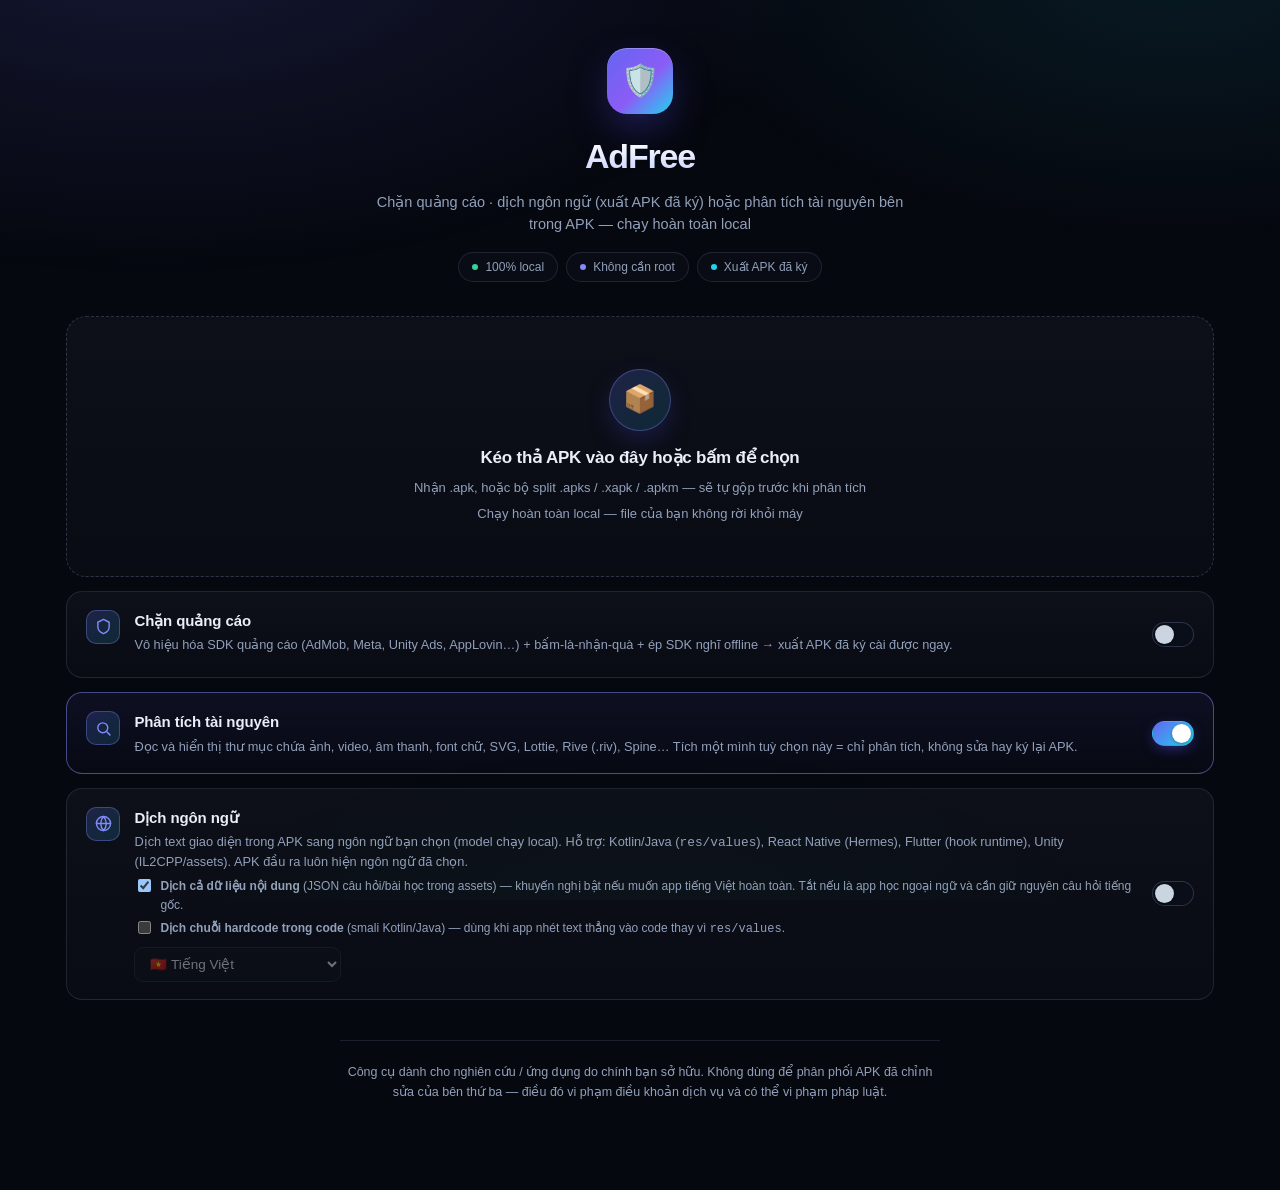
==== commit 01672d33: "fix: netfence ios 27" ====
--- a/adfree/static/index.html
+++ b/adfree/static/index.html
@@ -93,6 +93,13 @@
     border-color: rgba(129, 140, 248, .5);
     background: linear-gradient(180deg, rgba(99, 102, 241, .09), rgba(99, 102, 241, .02));
   }
+  .opt select {
+    margin-top: 9px; padding: 8px 11px; border-radius: 9px;
+    border: 1px solid var(--border); background: var(--panel2);
+    color: var(--text); font: inherit; font-size: 13.5px;
+    max-width: 280px; cursor: pointer;
+  }
+  .opt select:disabled { opacity: .45; cursor: default; }
   .opt-text { flex: 1; min-width: 0; }
   .switch { position: relative; flex: none; align-self: center; margin-left: auto; cursor: pointer; }
   .switch input {
@@ -543,7 +550,7 @@
   <header>
     <div class="logo">🛡️</div>
     <h1>AdFree</h1>
-    <p>Chặn quảng cáo (xuất APK đã ký) hoặc phân tích tài nguyên bên trong APK — chạy hoàn toàn local</p>
+    <p>Chặn quảng cáo · dịch ngôn ngữ (xuất APK đã ký) hoặc phân tích tài nguyên bên trong APK — chạy hoàn toàn local</p>
     <div class="badges">
       <span class="badge"><i style="background:var(--ok)"></i>100% local</span>
       <span class="badge"><i style="background:var(--accent)"></i>Không cần root</span>
@@ -588,6 +595,49 @@
     </span>
   </label>
 
+  <label class="opt" id="translateOpt" for="translateOn">
+    <span class="opt-icon">
+      <svg viewBox="0 0 24 24" fill="none" stroke="currentColor" stroke-width="2" stroke-linecap="round" stroke-linejoin="round"><circle cx="12" cy="12" r="10"/><path d="M2 12h20M12 2a15.3 15.3 0 0 1 4 10 15.3 15.3 0 0 1-4 10 15.3 15.3 0 0 1-4-10 15.3 15.3 0 0 1 4-10z"/></svg>
+    </span>
+    <span class="opt-text">
+      <strong>Dịch ngôn ngữ</strong>
+      <small>Dịch text giao diện trong APK sang ngôn ngữ bạn chọn (model chạy local). Hỗ trợ: Kotlin/Java (<code>res/values</code>), React Native (Hermes), Flutter (hook runtime), Unity (IL2CPP/assets). APK đầu ra luôn hiện ngôn ngữ đã chọn.</small>
+      <small id="mtInfo" style="color:var(--muted)"></small>
+      <label style="display:flex;gap:6px;align-items:flex-start;margin-top:6px;font-size:12px;color:var(--muted)">
+        <input type="checkbox" id="translateData" checked style="margin-top:2px">
+        <span><b>Dịch cả dữ liệu nội dung</b> (JSON câu hỏi/bài học trong assets) —
+          khuyến nghị bật nếu muốn app tiếng Việt hoàn toàn. Tắt nếu là app học ngoại ngữ
+          và cần giữ nguyên câu hỏi tiếng gốc.</span>
+      </label>
+      <label style="display:flex;gap:6px;align-items:flex-start;margin-top:4px;font-size:12px;color:var(--muted)">
+        <input type="checkbox" id="translateCode" style="margin-top:2px">
+        <span><b>Dịch chuỗi hardcode trong code</b> (smali Kotlin/Java) —
+          dùng khi app nhét text thẳng vào code thay vì <code>res/values</code>.</span>
+      </label>
+      <select id="translateLang" disabled>
+        <option value="vi">🇻🇳 Tiếng Việt</option>
+        <option value="en">🇬🇧 Tiếng Anh</option>
+        <option value="ja">🇯🇵 Tiếng Nhật</option>
+        <option value="ko">🇰🇷 Tiếng Hàn</option>
+        <option value="zh-CN">🇨🇳 Tiếng Trung (giản thể)</option>
+        <option value="zh-TW">🇹🇼 Tiếng Trung (phồn thể)</option>
+        <option value="fr">🇫🇷 Tiếng Pháp</option>
+        <option value="de">🇩🇪 Tiếng Đức</option>
+        <option value="es">🇪🇸 Tiếng Tây Ban Nha</option>
+        <option value="pt">🇵🇹 Tiếng Bồ Đào Nha</option>
+        <option value="ru">🇷🇺 Tiếng Nga</option>
+        <option value="th">🇹🇭 Tiếng Thái</option>
+        <option value="id">🇮🇩 Tiếng Indonesia</option>
+        <option value="hi">🇮🇳 Tiếng Hindi</option>
+        <option value="ar">🇸🇦 Tiếng Ả Rập</option>
+      </select>
+    </span>
+    <span class="switch">
+      <input type="checkbox" id="translateOn">
+      <span class="switch-track"><span class="switch-thumb"></span></span>
+    </span>
+  </label>
+
   <div class="card hidden" id="jobCard">
     <h2 class="sec-title">Trạng thái xử lý</h2>
     <div class="steps" id="steps"></div>
@@ -614,6 +664,16 @@
       <h2 class="sec-title">📴 Ép SDK nghĩ offline</h2>
       <div id="offlineSummary" class="summary"></div>
       <div class="hooks" id="offlineDetail"></div>
+    </div>
+    <div id="apptechBox" class="subcard hidden">
+      <h2 class="sec-title">🧬 Công nghệ &amp; kho text của app</h2>
+      <div id="apptechSummary" class="summary"></div>
+      <div id="apptechStores" style="margin-top:10px;"></div>
+    </div>
+    <div id="translateBox" class="subcard hidden">
+      <h2 class="sec-title">🌐 Dịch ngôn ngữ</h2>
+      <div id="translateSummary" class="summary"></div>
+      <div id="deepSummary" style="margin-top:8px;"></div>
     </div>
     <details id="compDetails">
       <summary id="compSummary"></summary>
@@ -697,7 +757,7 @@
 <script>
 const $ = (s) => document.querySelector(s);
 const drop = $("#drop"), fileInput = $("#file");
-const STEP_ORDER = ["decode", "assets", "analyze", "patch", "reward", "offline", "build", "sign", "done"];
+const STEP_ORDER = ["decode", "translate", "assets", "analyze", "patch", "reward", "offline", "build", "sign", "done"];
 
 function fmtSize(b) {
   if (b >= 1073741824) return (b / 1073741824).toFixed(2) + " GB";
@@ -739,7 +799,50 @@
   }
 }).catch(() => {});
 
+// Engine dịch offline: cho biết model nào đã tải sẵn để người dùng biết
+// lần dịch đầu của một ngôn ngữ mới sẽ phải tải thêm (~80 MB/ngôn ngữ).
+fetch("/api/mt").then(r => r.json()).then(mt => {
+  const info = $("#mtInfo"), sel = $("#translateLang");
+  const have = new Set((mt.models || []).map(m => m.from + ">" + m.to));
+  const alias = { "zh-CN": "zh", "zh-TW": "zt", "pt": "pt" };
+  const ready = code => {
+    const c = alias[code] || code;
+    return have.has("en>" + c) || have.has(c + ">en");
+  };
+  for (const o of sel.options) {
+    if (ready(o.value)) o.textContent += " · đã tải";
+  }
+  const mb = Math.round((mt.disk_bytes || 0) / (1024 * 1024));
+  if (!mt.runtime_ready) {
+    info.textContent = "Lần dịch đầu tiên sẽ tự tải engine dịch offline "
+      + "(~60 MB) + model ngôn ngữ (~80 MB). Sau đó chạy không cần mạng.";
+  } else if (have.size) {
+    info.textContent = "Engine offline đã sẵn sàng · model: "
+      + (mt.pairs || []).join(", ") + " (" + mb + " MB). Ngôn ngữ chưa có "
+      + "model sẽ được tải khi dùng lần đầu (~80 MB).";
+  } else {
+    info.textContent = "Engine offline đã cài, chưa có model ngôn ngữ nào — "
+      + "sẽ tự tải (~80 MB) khi dịch lần đầu.";
+  }
+  if (mt.supported && mt.supported.length) {
+    for (const o of sel.options) {
+      const c = alias[o.value] || o.value;
+      if (!mt.supported.includes(c) && o.value !== "en") {
+        o.disabled = true;
+        o.textContent += " · chưa có model";
+      }
+    }
+  }
+}).catch(() => {});
+
 syncOpt($("#analyzeAssets"), $("#analyzeOpt"));
+syncOpt($("#translateOn"), $("#translateOpt"));
+const translateCb = $("#translateOn"), translateSel = $("#translateLang");
+translateCb.addEventListener("change", () => translateSel.disabled = !translateCb.checked);
+// select nằm trong <label> — chặn bubble để chọn ngôn ngữ không tự bật/tắt toggle
+translateSel.addEventListener("click", e => e.stopPropagation());
+$("#translateData").addEventListener("click", e => e.stopPropagation());
+$("#translateCode").addEventListener("click", e => e.stopPropagation());
 
 let pollTimer = null;
 let jobMode = "patch";  // "patch": chặn quảng cáo; "analyze": chỉ phân tích tài nguyên
@@ -751,11 +854,13 @@
   }
   const blockAds = $("#blockAds").checked;
   const wantAnalyze = $("#analyzeAssets").checked;
-  if (!blockAds && !wantAnalyze) { alert("Hãy tích ít nhất một tuỳ chọn."); return; }
-  jobMode = blockAds ? "patch" : "analyze";
+  const lang = translateCb.checked ? translateSel.value : "";
+  if (!blockAds && !wantAnalyze && !lang) { alert("Hãy bật ít nhất một tuỳ chọn."); return; }
+  jobMode = (blockAds || lang) ? "patch" : "analyze";
   drop.classList.add("hidden");
   $("#blockAdsOpt").classList.add("hidden");
   $("#analyzeOpt").classList.add("hidden");
+  $("#translateOpt").classList.add("hidden");
   $("#reportCard").classList.add("hidden");
   $("#assetCard").classList.add("hidden");
   $("#techCard").classList.add("hidden");
@@ -780,6 +885,9 @@
         "X-Filename": encodeURIComponent(file.name),
         "X-Block-Ads": blockAds ? "1" : "0",
         "X-Analyze": wantAnalyze ? "1" : "0",
+        "X-Translate-Lang": lang,
+        "X-Translate-Data": $("#translateData").checked ? "1" : "0",
+        "X-Translate-Code": $("#translateCode").checked ? "1" : "0",
         "Content-Type": "application/octet-stream",
       },
     });
@@ -793,7 +901,7 @@
 
 function resetSteps() {
   $("#steps").innerHTML = STEP_ORDER.map(s => {
-    const labels = { decode: "Giải nén", assets: "Tài nguyên", analyze: "Quét ads", patch: "Vô hiệu hóa", reward: "Fake quà", offline: "Ép offline", build: "Build", sign: "Ký APK", done: "Hoàn tất" };
+    const labels = { decode: "Giải nén", translate: "Dịch ngôn ngữ", assets: "Tài nguyên", analyze: "Quét ads", patch: "Vô hiệu hóa", reward: "Fake quà", offline: "Ép offline", build: "Build", sign: "Ký APK", done: "Hoàn tất" };
     return '<div class="step" id="step-' + s + '">' + labels[s] + "</div>";
   }).join("");
   $("#bar").style.width = "0";
@@ -910,15 +1018,105 @@
     $("#offlineBox").classList.add("hidden");
   }
 
+  const tr = r.translate || {};
+  const ftr = r.flutter_translate || {};
+  const trCode = r.translate_code || {};
+  if (tr.enabled || ftr.embedded || trCode.translated) {
+    $("#translateBox").classList.remove("hidden");
+    let html = "";
+    if (tr.enabled) {
+      html += "Đã dịch <b>" + (tr.translated || 0) + "/" + (tr.strings || 0)
+        + "</b> chuỗi <code>res/values</code> sang <b>" + esc(tr.lang_name || tr.lang || "")
+        + "</b> trong " + (tr.files || 0) + " file"
+        + (tr.cache_hit ? " · " + tr.cache_hit + " chuỗi dùng cache" : "")
+        + (tr.skipped ? " · " + tr.skipped + " chuỗi bỏ qua" : "")
+        + (tr.failed ? " · <span style=\"color:var(--warn)\">" + tr.failed
+          + " chuỗi giữ nguyên</span>" : "") + ".<br>";
+    }
+    if (ftr.embedded) {
+      html += "Flutter hook: nhúng <b>" + (ftr.translated || 0)
+        + "</b> chuỗi UI + <code>libflutter_hook.so</code> ("
+        + esc((ftr.abis || []).join(", ") || "?") + ").<br>";
+    }
+    if (trCode.translated) {
+      html += "Smali hardcode: dịch <b>" + trCode.translated + "</b> chuỗi.<br>";
+    }
+    const at = r.apptech || {};
+    const dataStore = (at.stores || []).find(s => s.kind === "asset_data");
+    if (dataStore && !(r.deep_translate && (r.deep_translate.stores || []).some(s => s.kind === "asset_data"))) {
+      html += "<span style=\"color:var(--warn)\">⚠ App còn <b>"
+        + (dataStore.strings || 0).toLocaleString()
+        + "</b> chuỗi nội dung JSON chưa dịch — bật «Dịch cả dữ liệu nội dung» rồi chạy lại nếu muốn dịch bài quiz/bài học.</span>";
+    }
+    $("#translateSummary").innerHTML = html;
+  } else {
+    $("#translateBox").classList.add("hidden");
+  }
+
   const comps = r.components_removed || [];
   $("#compSummary").textContent = "Danh sách " + comps.length + " component đã xóa khỏi AndroidManifest";
   $("#compList").innerHTML = comps.map(c => '<span class="tag removed">✂ ' + c + "</span>").join(" ");
 
+  renderAppTech(r.apptech, r.deep_translate);
   renderTech(r.tech, job.id);
   renderApi(r.api);
   renderAssets(r.assets, job.id);
 
   $("#log").textContent = (job.log || []).join("\n");
+}
+
+// ============ Kho text: app dùng công nghệ gì, text nằm ở đâu ============
+const STORE_LABEL = {
+  android_res: "res/values (Android resources)",
+  hermes: "Hermes bytecode (React Native)",
+  js_bundle: "JS bundle (React Native không Hermes)",
+  asset_i18n: "catalog i18n trong assets",
+  asset_data: "dữ liệu app trong assets (JSON/CSV)",
+  web_assets: "web assets (WebView)",
+  flutter_aot: "Dart AOT snapshot (Flutter)",
+  unity_assets: "Unity asset bundle",
+  unity_il2cpp: "Unity IL2CPP metadata",
+  dotnet_resources: ".NET assemblies",
+  unreal_locres: "Unreal locres/pak",
+};
+const STORE_MARK = { ready: "✅", partial: "🟡", unsupported: "❌" };
+
+function renderAppTech(at, deep) {
+  const box = $("#apptechBox");
+  if (!at || !at.stores) { box.classList.add("hidden"); return; }
+  box.classList.remove("hidden");
+  const plats = (at.platforms || []).map(p =>
+    '<span class="tag">' + esc((p.icon || "") + " " + p.name) + "</span>").join(" ");
+  $("#apptechSummary").innerHTML =
+    plats + (at.hybrid ? ' <span class="tag warn">app lai — nhiều nền tảng</span>' : "")
+    + '<br>Tổng chuỗi dịch được: <b>' + (at.translatable || 0).toLocaleString() + "</b>";
+  $("#apptechStores").innerHTML = at.stores.map(st => {
+    const n = typeof st.strings === "number"
+      ? st.strings.toLocaleString() + " chuỗi" : "chưa đếm";
+    const d = st.detail ? '<br><small style="color:var(--muted)">bảng chuỗi '
+      + st.detail.total.toLocaleString() + " (String " + st.detail.string_kind.toLocaleString()
+      + " · Identifier " + st.detail.identifier_kind.toLocaleString() + "), "
+      + st.detail.functions.toLocaleString() + " function</small>" : "";
+    const why = st.why ? '<br><small style="color:var(--muted)">→ ' + esc(st.why) + "</small>" : "";
+    return '<div style="margin:6px 0;padding:8px 10px;border-radius:8px;background:rgba(255,255,255,.04)">'
+      + STORE_MARK[st.status] + " <b>" + esc(STORE_LABEL[st.kind] || st.kind) + "</b> — " + n
+      + '<br><small style="color:var(--muted)">' + esc(st.where)
+      + (st.engine ? " · " + esc(st.engine) : "") + "</small>" + d + why + "</div>";
+  }).join("");
+
+  const ds = $("#deepSummary");
+  if (!deep || !deep.stores || !deep.stores.length) { ds.innerHTML = ""; return; }
+  ds.innerHTML = deep.stores.map(st => {
+    const head = "<b>" + esc(STORE_LABEL[st.kind] || st.kind) + "</b>"
+      + (st.where ? " <small>" + esc(st.where) + "</small>" : "")
+      + ": " + (st.translated || 0) + "/" + (st.candidates || 0) + " chuỗi"
+      + (st.error ? ' <span style="color:var(--err)">— bỏ qua: ' + esc(st.error) + "</span>" : "");
+    const ex = (st.samples || []).slice(0, 5).map(s =>
+      '<div style="margin:3px 0 3px 12px;font-size:12px;color:var(--muted)">'
+      + esc(s.from.slice(0, 70)) + " → <span style=\"color:var(--fg)\">"
+      + esc(s.to.slice(0, 70)) + "</span></div>").join("");
+    return "<div style=\"margin:6px 0\">" + head + ex + "</div>";
+  }).join("");
 }
 
 // ================= Công nghệ của ứng dụng =================
@@ -1746,10 +1944,11 @@
   drop.classList.remove("hidden");
   $("#blockAdsOpt").classList.remove("hidden");
   $("#analyzeOpt").classList.remove("hidden");
+  $("#translateOpt").classList.remove("hidden");
   fileInput.value = "";
 }
 $("#again").addEventListener("click", backToStart);
 $("#againAnalyze").addEventListener("click", backToStart);
 </script>
 </body>
-</html>+</html>
